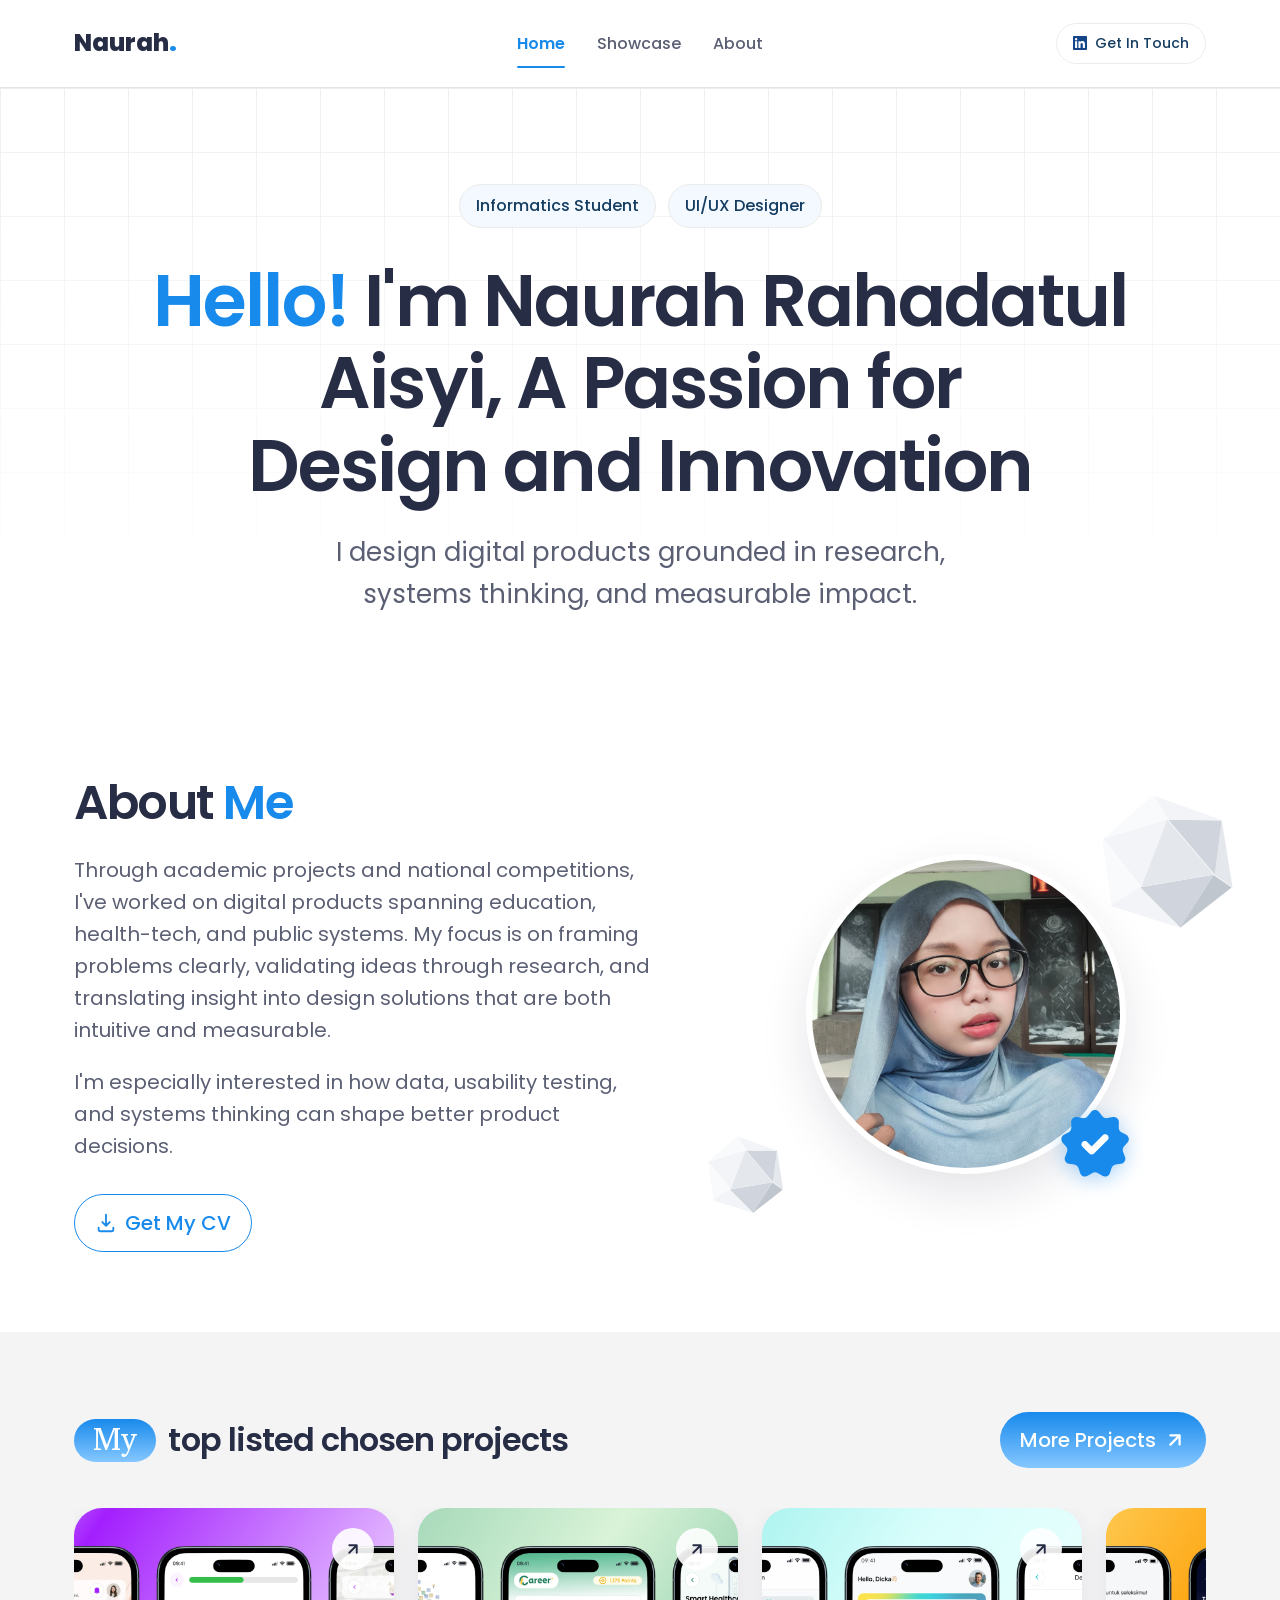
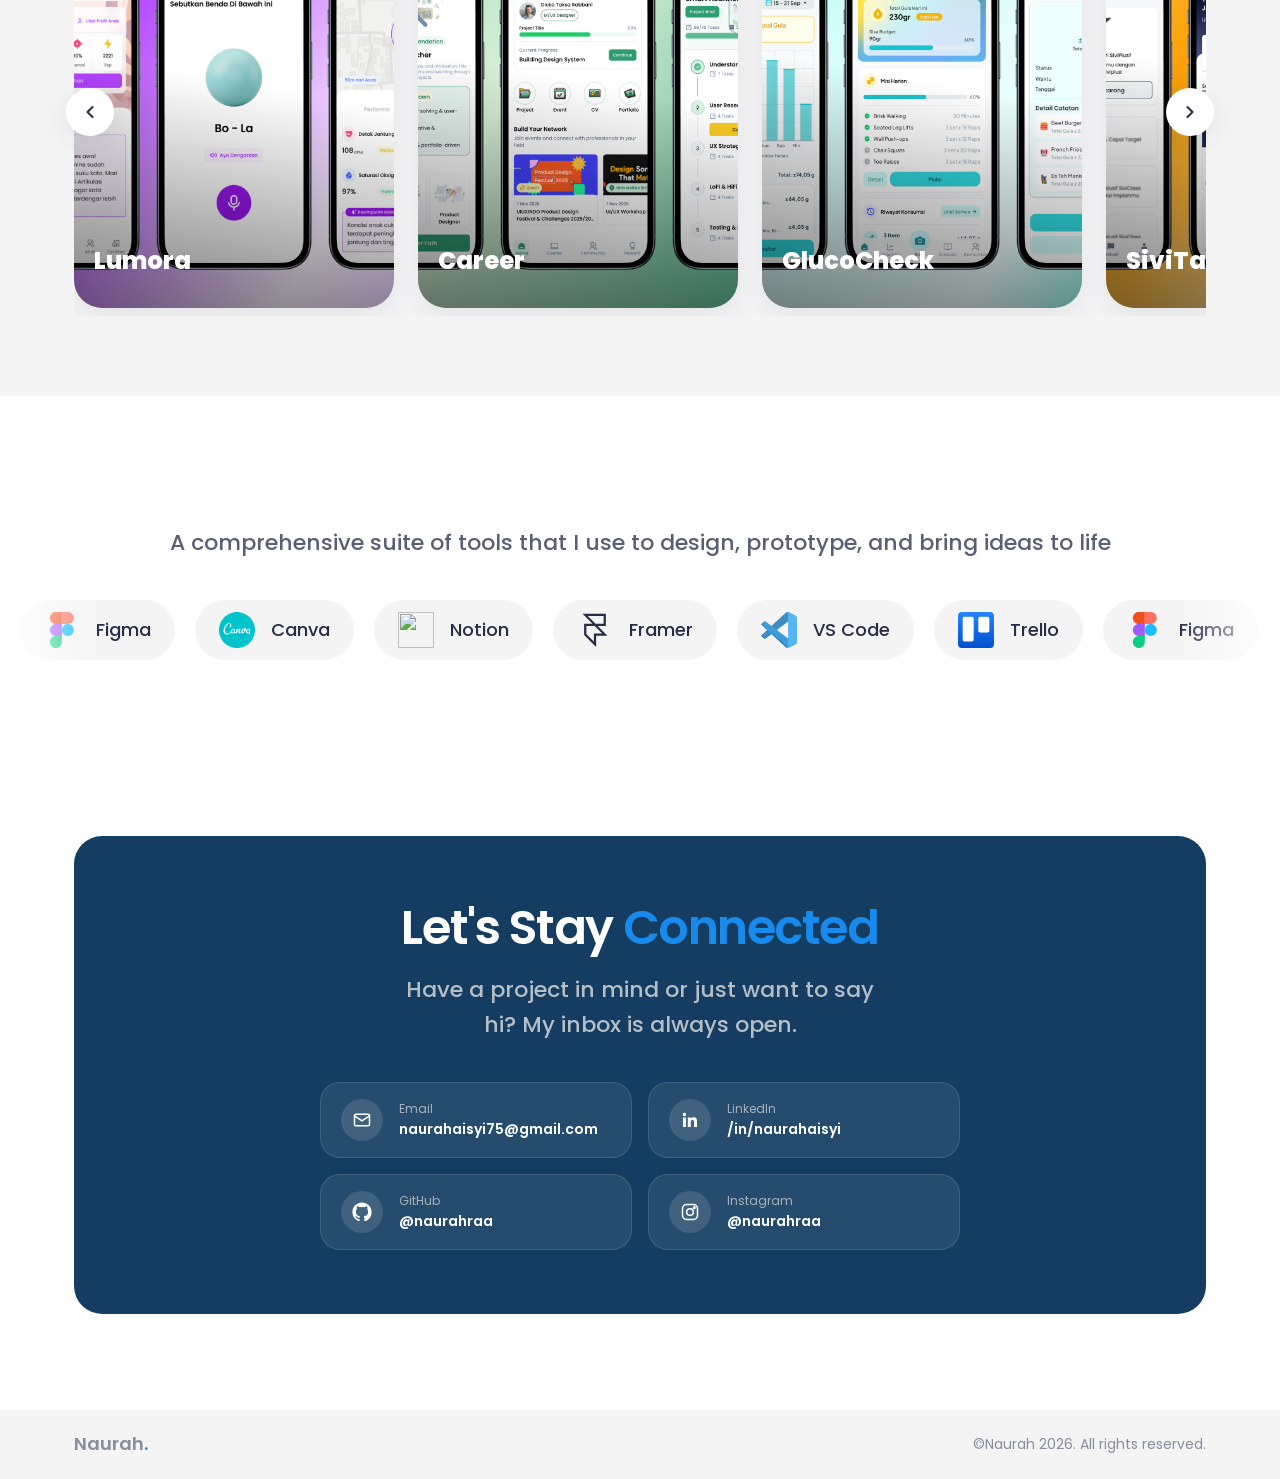
==== index.html @ 23100290 "Initial commit" ====
<!DOCTYPE html>
<html lang="id">
<head>
<meta charset="UTF-8">
<meta name="viewport" content="width=device-width, initial-scale=1.0">
<title>Naurah Rahadatul Aisyi — UI/UX Designer</title>
<meta name="description" content="Portofolio Naurah Rahadatul Aisyi, UI/UX Designer & Informatics Student di Universitas Gunadarma.">

<link rel="preconnect" href="https://fonts.googleapis.com">
<link rel="preconnect" href="https://fonts.gstatic.com" crossorigin>
<link href="https://fonts.googleapis.com/css2?family=Poppins:wght@400;500;600;700&family=Abyssinica+SIL&display=swap" rel="stylesheet">

<link rel="stylesheet" href="css/tokens.css">
<link rel="stylesheet" href="css/reset.css">
<link rel="stylesheet" href="css/components.css">
<link rel="stylesheet" href="css/home.css">
</head>
<body>

<!-- ============ NAVBAR ============ -->
<header class="navbar">
  <div class="navbar__inner">
    <a href="index.html" class="navbar__logo">Naurah<span>.</span></a>

    <nav class="navbar__links">
      <a href="index.html" class="navbar__link">Home</a>
      <a href="showcase.html" class="navbar__link">Showcase</a>
      <a href="about.html" class="navbar__link">About</a>
    </nav>

    <a href="https://linkedin.com/in/naurahaisyi" target="_blank" rel="noopener" class="navbar__cta btn btn--surface btn--sm">
      <svg class="btn__icon" viewBox="0 0 20 20" fill="currentColor"><path d="M18.52 0H1.48C.66 0 0 .64 0 1.44v17.11C0 19.35.66 20 1.48 20h17.04c.82 0 1.48-.65 1.48-1.44V1.44C20 .64 19.34 0 18.52 0ZM5.93 17.04H2.96V7.5h2.97v9.54ZM4.45 6.2a1.72 1.72 0 1 1 0-3.44 1.72 1.72 0 0 1 0 3.44Zm12.59 10.84h-2.96v-4.64c0-1.11-.02-2.53-1.54-2.53-1.55 0-1.78 1.2-1.78 2.45v4.72H7.8V7.5h2.84v1.3h.04c.4-.75 1.36-1.54 2.8-1.54 3 0 3.56 1.97 3.56 4.55v5.23Z"/></svg>
      Get In Touch
    </a>

    <button class="navbar__toggle" aria-label="Toggle menu">
      <svg width="24" height="24" viewBox="0 0 24 24" fill="none" stroke="currentColor" stroke-width="2"><path d="M4 7h16M4 12h16M4 17h16"/></svg>
    </button>
  </div>
</header>

<main>

  <!-- ============ HERO ============ -->
  <section class="hero">
    <div class="container hero__inner">
      <div class="hero__tags">
        <span class="badge badge--color badge--sm">Informatics Student</span>
        <span class="badge badge--color badge--sm">UI/UX Designer</span>
      </div>

      <h1 class="hero__title">
        <span class="highlight">Hello!</span> I'm Naurah Rahadatul Aisyi, A Passion for Design and Innovation
      </h1>

      <p class="hero__subtitle">
        I design digital products grounded in research, systems thinking, and measurable impact.
      </p>
    </div>
  </section>

  <!-- ============ ABOUT PREVIEW ============ -->
  <section class="about-preview" id="about">
    <div class="container about-preview__grid">
      <div class="reveal">
        <h2 class="about-preview__title">About <span>Me</span></h2>
        <p class="about-preview__text">
          Through academic projects and national competitions, I've worked on digital products spanning education, health-tech, and public systems. My focus is on framing problems clearly, validating ideas through research, and translating insight into design solutions that are both intuitive and measurable.
        </p>
        <p class="about-preview__text">
          I'm especially interested in how data, usability testing, and systems thinking can shape better product decisions.
        </p>
        <a href="assets/CV_Naurah_Rahadatul_Aisyi.pdf" target="_blank" class="btn btn--outline btn--md">
          <svg class="btn__icon" viewBox="0 0 24 24" fill="none" stroke="currentColor" stroke-width="2" stroke-linecap="round" stroke-linejoin="round"><path d="M12 3v12m0 0 4-4m-4 4-4-4M4 17v2a2 2 0 0 0 2 2h12a2 2 0 0 0 2-2v-2"/></svg>
          Get My CV
        </a>
      </div>

      <div class="about-preview__photo reveal">
        <img class="about-preview__deco about-preview__deco--large" src="assets/profile/deco-crystal-large.svg" alt="">
        <img class="about-preview__deco about-preview__deco--small" src="assets/profile/deco-crystal-small.svg" alt="">

        <div class="about-preview__avatar">
          <div class="about-preview__photo-frame">
            <img src="assets/profile/photo.jpeg" alt="Foto Naurah Rahadatul Aisyi">
          </div>
          <img class="about-preview__badge" src="assets/profile/verified-tick.svg" alt="Verified badge">
        </div>
      </div>
    </div>
  </section>

  <!-- ============ TOP PROJECTS ============ -->
  <section class="projects section--subtle" id="projects">
    <div class="container">
      <div class="projects__header reveal">
        <h2 class="projects__title"><span class="badge-word">My</span> top listed chosen projects</h2>
        <a href="showcase.html" class="btn btn--primary btn--md">
          More Projects
          <svg class="btn__icon" viewBox="0 0 24 24" fill="none" stroke="currentColor" stroke-width="2.5" stroke-linecap="round" stroke-linejoin="round"><path d="M7 17 17 7M7 7h10v10"/></svg>
        </a>
      </div>

      <div class="projects__carousel-wrap reveal">
        <button type="button" class="projects__arrow projects__arrow--prev" aria-label="Previous project">
          <svg viewBox="0 0 24 24" fill="none" stroke="currentColor" stroke-width="2.5" stroke-linecap="round" stroke-linejoin="round"><path d="M15 18l-6-6 6-6"/></svg>
        </button>
        <button type="button" class="projects__arrow projects__arrow--next" aria-label="Next project">
          <svg viewBox="0 0 24 24" fill="none" stroke="currentColor" stroke-width="2.5" stroke-linecap="round" stroke-linejoin="round"><path d="M9 18l6-6-6-6"/></svg>
        </button>
        <div class="projects__carousel">

          <a href="lumora.html" class="project-card project-card--lumora">
            <img class="project-card__image" src="assets/projects/lumora/lumora-card.png" alt="Lumora app preview">
            <span class="project-card__go">
              <svg width="18" height="18" viewBox="0 0 24 24" fill="none" stroke="currentColor" stroke-width="2.5" stroke-linecap="round" stroke-linejoin="round"><path d="M7 17 17 7M7 7h10v10"/></svg>
            </span>
            <span class="project-card__body">
              <span class="project-card__name">Lumora</span>
              <span class="project-card__desc">An AI-powered mobile app that uses adaptive articulation training and phoneme analysis to help children with Down syndrome build communication skills.</span>
            </span>
          </a>

          <a href="career.html" class="project-card project-card--career">
            <img class="project-card__image" src="assets/projects/career/career-card.png" alt="Career app preview">
            <span class="project-card__go">
              <svg width="18" height="18" viewBox="0 0 24 24" fill="none" stroke="currentColor" stroke-width="2.5" stroke-linecap="round" stroke-linejoin="round"><path d="M7 17 17 7M7 7h10v10"/></svg>
            </span>
            <span class="project-card__body">
              <span class="project-card__name">Career</span>
              <span class="project-card__desc">A project-based career platform that bridges academic learning with real industry skills through guided milestones and portfolio building.</span>
            </span>
          </a>

          <a href="glucocheck.html" class="project-card project-card--gluco">
            <img class="project-card__image" src="assets/projects/glucocheck/glucocheck-card.png" alt="GlucoCheck app preview">
            <span class="project-card__go">
              <svg width="18" height="18" viewBox="0 0 24 24" fill="none" stroke="currentColor" stroke-width="2.5" stroke-linecap="round" stroke-linejoin="round"><path d="M7 17 17 7M7 7h10v10"/></svg>
            </span>
            <span class="project-card__body">
              <span class="project-card__name">GlucoCheck</span>
              <span class="project-card__desc">A smart healthcare application designed to help users monitor and manage diabetes risk through AI-driven insights and personalized tracking.</span>
            </span>
          </a>

          <a href="sivitas.html" class="project-card project-card--sivitas">
            <img class="project-card__image" src="assets/projects/sivitas/sivitas-card.png" alt="SiviTas app preview">
            <span class="project-card__go">
              <svg width="18" height="18" viewBox="0 0 24 24" fill="none" stroke="currentColor" stroke-width="2.5" stroke-linecap="round" stroke-linejoin="round"><path d="M7 17 17 7M7 7h10v10"/></svg>
            </span>
            <span class="project-card__body">
              <span class="project-card__name">SiviTas</span>
              <span class="project-card__desc">A digital campus ecosystem that connects students with events, organizations, and trending university activities.</span>
            </span>
          </a>

        </div>
        <div class="projects__dots"></div>
      </div>
    </div>
  </section>

  <!-- ============ TOOLBOX ============ -->
  <section class="toolbox">
    <div class="container">
      <h2 class="toolbox__title reveal">Design &amp; Development <span class="text-accent">Toolbox</span></h2>
      <p class="toolbox__subtitle reveal">A comprehensive suite of tools that I use to design, prototype, and bring ideas to life</p>
    </div>

    <div class="toolbox__marquee reveal">
      <div class="toolbox__track">
        <div class="tool-card">
          <span class="tool-card__icon">
            <svg viewBox="0 0 38 56" fill="none" xmlns="http://www.w3.org/2000/svg">
              <path d="M9.34 56c5.15 0 9.33-4.18 9.33-9.33v-9.34H9.34C4.18 37.33 0 41.52 0 46.67 0 51.82 4.18 56 9.34 56Z" fill="#0ACF83"/>
              <path d="M0 28c0-5.15 4.18-9.33 9.33-9.33h9.33V37.3H9.33C4.18 37.3 0 33.15 0 28Z" fill="#A259FF"/>
              <path d="M0 9.33C0 4.18 4.18 0 9.33 0h9.33v18.67H9.33C4.18 18.67 0 14.49 0 9.33Z" fill="#F24E1E"/>
              <path d="M18.67 0h9.33c5.15 0 9.33 4.18 9.33 9.33 0 5.15-4.18 9.33-9.33 9.33h-9.33V0Z" fill="#FF7262"/>
              <path d="M37.33 28c0 5.15-4.18 9.33-9.33 9.33S18.67 33.15 18.67 28c0-5.15 4.18-9.33 9.33-9.33s9.33 4.18 9.33 9.33Z" fill="#1ABCFE"/>
            </svg>
          </span>
          <span class="tool-card__name">Figma</span>
        </div>

        <div class="tool-card">
          <span class="tool-card__icon">
            <svg viewBox="0 0 64 64" fill="none" xmlns="http://www.w3.org/2000/svg">
              <path d="M29.695 0.076C29.453 0.1 28.697 0.19 28.031 0.27C25.344 0.576 22.297 1.383 19.623 2.51C9.945 6.553 2.662 15.424 0.652 25.6C0.179 28.02 0.064 29.209 0.064 32C0.064 35.598 0.422 38.08 1.369 41.217C4.467 51.482 12.531 59.533 22.823 62.643C25.92 63.578 28.416 63.936 32 63.936C35.598 63.936 38.08 63.578 41.217 62.631C51.482 59.533 59.533 51.469 62.643 41.178C63.578 38.08 63.936 35.584 63.936 32C63.936 30.477 63.86 28.737 63.77 28.096C62.733 20.698 59.686 14.477 54.606 9.395C49.535 4.352 43.34 1.293 36.095 0.256C35.097 0.115 30.476 -0.014 29.695 0.076Z" fill="#00C4CC"/>
              <path d="M19.264 20.236C19.944 20.441 20.262 20.633 20.723 21.094C21.619 22.004 21.824 22.502 21.824 23.871C21.824 24.897 21.785 25.088 21.479 25.625C20.889 26.623 19.52 27.545 18.573 27.57C17.906 27.584 17.934 27.289 18.663 26.522C19.635 25.51 19.776 25.127 19.776 23.615C19.764 22.157 19.584 21.658 18.906 21.248C18.342 20.903 17.729 20.928 16.833 21.35C14.503 22.465 11.981 26.176 10.996 29.979C9.69 35.047 12.006 39.104 15.82 38.412C16.934 38.207 19.033 37.133 19.944 36.287C20.698 35.598 20.698 35.584 20.774 34.727C20.942 32.934 22.207 31.143 23.899 30.311C24.678 29.926 24.871 29.889 25.92 29.889C26.918 29.889 27.149 29.94 27.635 30.207C29.184 31.092 28.864 33.152 27.188 33.152C26.215 33.152 25.715 32.652 26.42 32.385C27.112 32.129 26.854 31.168 26.049 30.951C25.102 30.707 24.026 31.348 23.348 32.576C22.528 34.061 22.49 35.828 23.27 36.633C24.026 37.44 24.973 36.801 25.703 34.969C26.086 34.035 26.637 33.535 27.278 33.535C27.84 33.535 27.944 33.881 27.699 34.932C27.34 36.557 27.584 36.979 28.596 36.48C28.928 36.326 29.479 35.969 29.811 35.713L30.438 35.213L30.862 32.998C31.323 30.516 31.5 30.182 32.448 30.004C33.358 29.836 33.563 30.285 33.229 31.705L33.049 32.5L33.715 31.82C35.289 30.207 37.223 29.414 37.889 30.08C38.246 30.438 38.207 30.887 37.696 32.473C37.453 33.229 37.119 34.42 36.967 35.098C36.737 36.121 36.723 36.365 36.852 36.531C37.262 37.018 38.516 36.518 39.629 35.43L40.282 34.791L40.36 33.369C40.436 31.73 40.588 31.143 41.024 30.617C41.434 30.131 42.176 29.773 42.573 29.875C42.969 29.979 42.969 30.361 42.612 31.488C42.112 33.037 42.164 36.607 42.676 36.607C42.881 36.607 43.93 35.508 44.596 34.586L45.094 33.906L44.698 33.498C44.006 32.768 43.84 32.295 43.84 31.104C43.84 30.234 43.905 29.914 44.121 29.49C44.481 28.826 45.043 28.34 45.709 28.146C46.412 27.93 47.283 28.287 47.641 28.928C48 29.58 47.911 31.039 47.449 32.039L47.117 32.768H47.565C48.18 32.768 48.422 32.615 49.524 31.578C50.1 31.027 50.766 30.553 51.264 30.322C53.223 29.402 55.528 29.875 55.91 31.283C56.23 32.41 55.528 33.203 54.297 33.113C53.414 33.049 53.248 32.818 53.76 32.385C54.682 31.615 53.76 30.631 52.442 30.988C51.725 31.182 50.918 31.986 50.497 32.922C49.65 34.791 50.1 36.992 51.315 36.992C51.801 36.992 52.66 36.031 52.992 35.098C53.389 34.021 54.221 33.344 54.848 33.588C55.194 33.715 55.219 34.061 55.002 35.148C54.758 36.34 54.721 37.453 54.912 37.965C54.988 38.156 55.219 38.516 55.437 38.758C55.845 39.219 55.86 39.385 55.514 39.604C55.348 39.719 55.129 39.668 54.592 39.373C53.85 38.988 53.209 38.297 52.979 37.645L52.838 37.262L52.326 37.645C52.031 37.85 51.57 38.08 51.303 38.156C50.24 38.438 48.934 37.709 48.32 36.48C48.076 36.006 48 34.611 48.18 34.074C48.281 33.779 48.281 33.779 47.871 33.984C47.654 34.1 47.194 34.227 46.836 34.266C46.246 34.33 46.156 34.395 45.568 35.137C44.737 36.172 43.264 37.568 42.662 37.863C41.383 38.502 40.961 38.322 40.627 37.004L40.396 36.121L39.846 36.607C39.143 37.223 37.735 37.965 36.927 38.145C36.16 38.311 35.34 38.066 35.007 37.555C34.51 36.787 34.676 35.162 35.469 32.973C36.057 31.348 35.635 31.322 34.15 32.871C33.049 34.035 32.576 34.867 32.269 36.16C31.949 37.504 31.564 37.99 30.695 38.195C30.17 38.311 29.926 37.99 30.029 37.287L30.105 36.723L29.619 37.057C28.928 37.529 28.057 37.965 27.455 38.131C26.854 38.297 26.06 38.119 25.869 37.785C25.523 37.197 25.523 37.197 24.986 37.619C23.82 38.566 22.157 38.297 21.313 37.043L21.043 36.646L20.199 37.428C17.766 39.654 14.721 40.652 12.467 39.961C9.599 39.092 8.013 36.633 8.039 33.088C8.051 29.529 9.625 25.779 12.276 23.002C13.773 21.439 15.181 20.518 16.615 20.172C17.651 19.916 18.28 19.928 19.264 20.236Z" fill="white"/>
              <path d="M45.209 29.338C44.927 29.619 45.031 30.746 45.389 31.463C45.568 31.834 45.76 32.129 45.824 32.129C45.875 32.129 45.99 31.834 46.08 31.475C46.4 30.145 45.824 28.723 45.209 29.338Z" fill="white"/>
            </svg>
          </span>
          <span class="tool-card__name">Canva</span>
        </div>

        <div class="tool-card">
          <span class="tool-card__icon">
            <img src="https://cdn.jsdelivr.net/gh/devicons/devicon/icons/notion/notion-original.svg" alt="" width="32" height="32">
          </span>
          <span class="tool-card__name">Notion</span>
        </div>

        <div class="tool-card">
          <span class="tool-card__icon">
            <svg viewBox="0 0 64 64" fill="none" xmlns="http://www.w3.org/2000/svg">
              <path d="M32 22.67 49.33 40H32v17.33L14.67 40V22.67H32ZM32 22.67 14.67 5.33h34.66v17.34H32Z" stroke="#282D46" stroke-width="4"/>
            </svg>
          </span>
          <span class="tool-card__name">Framer</span>
        </div>

        <div class="tool-card">
          <span class="tool-card__icon">
            <svg viewBox="0 0 64 64" fill="none" xmlns="http://www.w3.org/2000/svg">
              <path d="M61.736 6.91 48.549.56a3.94 3.94 0 0 0-4.398.662L1.331 40.694a1.955 1.955 0 0 0 .05 2.943l3.526 3.205c.86.696 2.1.745 3.014.132L59.75 8.556c1.744-1.323 4.25-.079 4.25 2.11V10.5a3.95 3.95 0 0 0-2.264-3.59Z" fill="#0065A9"/>
              <path d="M61.736 57.09 48.549 63.44a3.94 3.94 0 0 1-4.398-.662L1.331 23.306a1.955 1.955 0 0 1 .05-2.943l3.526-3.205c.86-.696 2.1-.745 3.014-.132L59.75 55.443c1.744 1.323 4.25.079 4.25-2.11v.153a3.95 3.95 0 0 1-2.264 3.59Z" fill="#007ACC"/>
              <path d="M48.549 63.44a3.94 3.94 0 0 1-4.398-.774c1.476 1.475 4-.43 4-2.517V2.99C48.151.902 45.626-.143 44.15 1.333a3.94 3.94 0 0 1 4.398-.774l13.184 6.34a3.94 3.94 0 0 1 2.264 3.59v42.99a3.94 3.94 0 0 1-2.264 3.59l-13.184 6.37Z" fill="#1F9CF0"/>
              <path opacity=".25" d="M45.345 63.563a3.9 3.9 0 0 0 3.174.27l13.177-6.34a3.9 3.9 0 0 0 2.265-3.586V10.505a3.9 3.9 0 0 0-2.265-3.586L48.52.561a3.9 3.9 0 0 0-4.397.662L18.748 24.347 7.761 16.007a1.95 1.95 0 0 0-2.409.16l-3.518 3.196a1.955 1.955 0 0 0-.05 2.944l9.575 8.693-9.528 8.693a1.955 1.955 0 0 0 .05 2.944l3.518 3.205c.86.696 2.1.745 3.015.132l10.986-8.341 25.225 23.013a3.9 3.9 0 0 0 2.222 1Zm2.626-46.092L28.831 32l19.14 14.53V17.47Z" fill="#fff"/>
            </svg>
          </span>
          <span class="tool-card__name">VS Code</span>
        </div>

        <div class="tool-card">
          <span class="tool-card__icon">
            <svg viewBox="0 0 64 64" fill="none" xmlns="http://www.w3.org/2000/svg">
              <path d="M6.25 0H57.75C61.2125 0 64 2.7875 64 6.25V57.75C64 61.2125 61.2125 64 57.75 64H6.25C2.7875 64 0 61.2125 0 57.75V6.25C0 2.7875 2.7875 0 6.25 0Z" fill="url(#trello-gradient-1)"/>
              <path d="M39.1599 8.32007H52.6799C54.3419 8.32007 55.6799 9.65807 55.6799 11.3201V33.3201C55.6799 34.9821 54.3419 36.3201 52.6799 36.3201H39.1599C37.4979 36.3201 36.1599 34.9821 36.1599 33.3201V11.3201C36.1599 9.65807 37.4979 8.32007 39.1599 8.32007ZM11.3199 8.32007H24.8399C26.5019 8.32007 27.8399 9.65807 27.8399 11.3201V49.3201C27.8399 50.9821 26.5019 52.3201 24.8399 52.3201H11.3199C9.65795 52.3201 8.31995 50.9821 8.31995 49.3201V11.3201C8.31995 9.65807 9.65795 8.32007 11.3199 8.32007Z" fill="white"/>
              <defs>
                <linearGradient id="trello-gradient-1" x1="32" y1="0" x2="32" y2="64" gradientUnits="userSpaceOnUse">
                  <stop stop-color="#2684FF"/>
                  <stop offset="1" stop-color="#0052CC"/>
                </linearGradient>
              </defs>
            </svg>
          </span>
          <span class="tool-card__name">Trello</span>
        </div>

        <!-- set kedua: duplikat persis, dibungkus display:contents biar tetep 1 flex row (buat animasi -50% mulus) tapi disembunyikan dari screen reader -->
        <div aria-hidden="true" style="display:contents">

        <div class="tool-card">
          <span class="tool-card__icon">
            <svg viewBox="0 0 38 56" fill="none" xmlns="http://www.w3.org/2000/svg">
              <path d="M9.34 56c5.15 0 9.33-4.18 9.33-9.33v-9.34H9.34C4.18 37.33 0 41.52 0 46.67 0 51.82 4.18 56 9.34 56Z" fill="#0ACF83"/>
              <path d="M0 28c0-5.15 4.18-9.33 9.33-9.33h9.33V37.3H9.33C4.18 37.3 0 33.15 0 28Z" fill="#A259FF"/>
              <path d="M0 9.33C0 4.18 4.18 0 9.33 0h9.33v18.67H9.33C4.18 18.67 0 14.49 0 9.33Z" fill="#F24E1E"/>
              <path d="M18.67 0h9.33c5.15 0 9.33 4.18 9.33 9.33 0 5.15-4.18 9.33-9.33 9.33h-9.33V0Z" fill="#FF7262"/>
              <path d="M37.33 28c0 5.15-4.18 9.33-9.33 9.33S18.67 33.15 18.67 28c0-5.15 4.18-9.33 9.33-9.33s9.33 4.18 9.33 9.33Z" fill="#1ABCFE"/>
            </svg>
          </span>
          <span class="tool-card__name">Figma</span>
        </div>

        <div class="tool-card">
          <span class="tool-card__icon">
            <svg viewBox="0 0 64 64" fill="none" xmlns="http://www.w3.org/2000/svg">
              <path d="M29.695 0.076C29.453 0.1 28.697 0.19 28.031 0.27C25.344 0.576 22.297 1.383 19.623 2.51C9.945 6.553 2.662 15.424 0.652 25.6C0.179 28.02 0.064 29.209 0.064 32C0.064 35.598 0.422 38.08 1.369 41.217C4.467 51.482 12.531 59.533 22.823 62.643C25.92 63.578 28.416 63.936 32 63.936C35.598 63.936 38.08 63.578 41.217 62.631C51.482 59.533 59.533 51.469 62.643 41.178C63.578 38.08 63.936 35.584 63.936 32C63.936 30.477 63.86 28.737 63.77 28.096C62.733 20.698 59.686 14.477 54.606 9.395C49.535 4.352 43.34 1.293 36.095 0.256C35.097 0.115 30.476 -0.014 29.695 0.076Z" fill="#00C4CC"/>
              <path d="M19.264 20.236C19.944 20.441 20.262 20.633 20.723 21.094C21.619 22.004 21.824 22.502 21.824 23.871C21.824 24.897 21.785 25.088 21.479 25.625C20.889 26.623 19.52 27.545 18.573 27.57C17.906 27.584 17.934 27.289 18.663 26.522C19.635 25.51 19.776 25.127 19.776 23.615C19.764 22.157 19.584 21.658 18.906 21.248C18.342 20.903 17.729 20.928 16.833 21.35C14.503 22.465 11.981 26.176 10.996 29.979C9.69 35.047 12.006 39.104 15.82 38.412C16.934 38.207 19.033 37.133 19.944 36.287C20.698 35.598 20.698 35.584 20.774 34.727C20.942 32.934 22.207 31.143 23.899 30.311C24.678 29.926 24.871 29.889 25.92 29.889C26.918 29.889 27.149 29.94 27.635 30.207C29.184 31.092 28.864 33.152 27.188 33.152C26.215 33.152 25.715 32.652 26.42 32.385C27.112 32.129 26.854 31.168 26.049 30.951C25.102 30.707 24.026 31.348 23.348 32.576C22.528 34.061 22.49 35.828 23.27 36.633C24.026 37.44 24.973 36.801 25.703 34.969C26.086 34.035 26.637 33.535 27.278 33.535C27.84 33.535 27.944 33.881 27.699 34.932C27.34 36.557 27.584 36.979 28.596 36.48C28.928 36.326 29.479 35.969 29.811 35.713L30.438 35.213L30.862 32.998C31.323 30.516 31.5 30.182 32.448 30.004C33.358 29.836 33.563 30.285 33.229 31.705L33.049 32.5L33.715 31.82C35.289 30.207 37.223 29.414 37.889 30.08C38.246 30.438 38.207 30.887 37.696 32.473C37.453 33.229 37.119 34.42 36.967 35.098C36.737 36.121 36.723 36.365 36.852 36.531C37.262 37.018 38.516 36.518 39.629 35.43L40.282 34.791L40.36 33.369C40.436 31.73 40.588 31.143 41.024 30.617C41.434 30.131 42.176 29.773 42.573 29.875C42.969 29.979 42.969 30.361 42.612 31.488C42.112 33.037 42.164 36.607 42.676 36.607C42.881 36.607 43.93 35.508 44.596 34.586L45.094 33.906L44.698 33.498C44.006 32.768 43.84 32.295 43.84 31.104C43.84 30.234 43.905 29.914 44.121 29.49C44.481 28.826 45.043 28.34 45.709 28.146C46.412 27.93 47.283 28.287 47.641 28.928C48 29.58 47.911 31.039 47.449 32.039L47.117 32.768H47.565C48.18 32.768 48.422 32.615 49.524 31.578C50.1 31.027 50.766 30.553 51.264 30.322C53.223 29.402 55.528 29.875 55.91 31.283C56.23 32.41 55.528 33.203 54.297 33.113C53.414 33.049 53.248 32.818 53.76 32.385C54.682 31.615 53.76 30.631 52.442 30.988C51.725 31.182 50.918 31.986 50.497 32.922C49.65 34.791 50.1 36.992 51.315 36.992C51.801 36.992 52.66 36.031 52.992 35.098C53.389 34.021 54.221 33.344 54.848 33.588C55.194 33.715 55.219 34.061 55.002 35.148C54.758 36.34 54.721 37.453 54.912 37.965C54.988 38.156 55.219 38.516 55.437 38.758C55.845 39.219 55.86 39.385 55.514 39.604C55.348 39.719 55.129 39.668 54.592 39.373C53.85 38.988 53.209 38.297 52.979 37.645L52.838 37.262L52.326 37.645C52.031 37.85 51.57 38.08 51.303 38.156C50.24 38.438 48.934 37.709 48.32 36.48C48.076 36.006 48 34.611 48.18 34.074C48.281 33.779 48.281 33.779 47.871 33.984C47.654 34.1 47.194 34.227 46.836 34.266C46.246 34.33 46.156 34.395 45.568 35.137C44.737 36.172 43.264 37.568 42.662 37.863C41.383 38.502 40.961 38.322 40.627 37.004L40.396 36.121L39.846 36.607C39.143 37.223 37.735 37.965 36.927 38.145C36.16 38.311 35.34 38.066 35.007 37.555C34.51 36.787 34.676 35.162 35.469 32.973C36.057 31.348 35.635 31.322 34.15 32.871C33.049 34.035 32.576 34.867 32.269 36.16C31.949 37.504 31.564 37.99 30.695 38.195C30.17 38.311 29.926 37.99 30.029 37.287L30.105 36.723L29.619 37.057C28.928 37.529 28.057 37.965 27.455 38.131C26.854 38.297 26.06 38.119 25.869 37.785C25.523 37.197 25.523 37.197 24.986 37.619C23.82 38.566 22.157 38.297 21.313 37.043L21.043 36.646L20.199 37.428C17.766 39.654 14.721 40.652 12.467 39.961C9.599 39.092 8.013 36.633 8.039 33.088C8.051 29.529 9.625 25.779 12.276 23.002C13.773 21.439 15.181 20.518 16.615 20.172C17.651 19.916 18.28 19.928 19.264 20.236Z" fill="white"/>
              <path d="M45.209 29.338C44.927 29.619 45.031 30.746 45.389 31.463C45.568 31.834 45.76 32.129 45.824 32.129C45.875 32.129 45.99 31.834 46.08 31.475C46.4 30.145 45.824 28.723 45.209 29.338Z" fill="white"/>
            </svg>
          </span>
          <span class="tool-card__name">Canva</span>
        </div>

        <div class="tool-card">
          <span class="tool-card__icon">
            <img src="https://cdn.jsdelivr.net/gh/devicons/devicon/icons/notion/notion-original.svg" alt="" width="32" height="32">
          </span>
          <span class="tool-card__name">Notion</span>
        </div>

        <div class="tool-card">
          <span class="tool-card__icon">
            <svg viewBox="0 0 64 64" fill="none" xmlns="http://www.w3.org/2000/svg">
              <path d="M32 22.67 49.33 40H32v17.33L14.67 40V22.67H32ZM32 22.67 14.67 5.33h34.66v17.34H32Z" stroke="#282D46" stroke-width="4"/>
            </svg>
          </span>
          <span class="tool-card__name">Framer</span>
        </div>

        <div class="tool-card">
          <span class="tool-card__icon">
            <svg viewBox="0 0 64 64" fill="none" xmlns="http://www.w3.org/2000/svg">
              <path d="M61.736 6.91 48.549.56a3.94 3.94 0 0 0-4.398.662L1.331 40.694a1.955 1.955 0 0 0 .05 2.943l3.526 3.205c.86.696 2.1.745 3.014.132L59.75 8.556c1.744-1.323 4.25-.079 4.25 2.11V10.5a3.95 3.95 0 0 0-2.264-3.59Z" fill="#0065A9"/>
              <path d="M61.736 57.09 48.549 63.44a3.94 3.94 0 0 1-4.398-.662L1.331 23.306a1.955 1.955 0 0 1 .05-2.943l3.526-3.205c.86-.696 2.1-.745 3.014-.132L59.75 55.443c1.744 1.323 4.25.079 4.25-2.11v.153a3.95 3.95 0 0 1-2.264 3.59Z" fill="#007ACC"/>
              <path d="M48.549 63.44a3.94 3.94 0 0 1-4.398-.774c1.476 1.475 4-.43 4-2.517V2.99C48.151.902 45.626-.143 44.15 1.333a3.94 3.94 0 0 1 4.398-.774l13.184 6.34a3.94 3.94 0 0 1 2.264 3.59v42.99a3.94 3.94 0 0 1-2.264 3.59l-13.184 6.37Z" fill="#1F9CF0"/>
              <path opacity=".25" d="M45.345 63.563a3.9 3.9 0 0 0 3.174.27l13.177-6.34a3.9 3.9 0 0 0 2.265-3.586V10.505a3.9 3.9 0 0 0-2.265-3.586L48.52.561a3.9 3.9 0 0 0-4.397.662L18.748 24.347 7.761 16.007a1.95 1.95 0 0 0-2.409.16l-3.518 3.196a1.955 1.955 0 0 0-.05 2.944l9.575 8.693-9.528 8.693a1.955 1.955 0 0 0 .05 2.944l3.518 3.205c.86.696 2.1.745 3.015.132l10.986-8.341 25.225 23.013a3.9 3.9 0 0 0 2.222 1Zm2.626-46.092L28.831 32l19.14 14.53V17.47Z" fill="#fff"/>
            </svg>
          </span>
          <span class="tool-card__name">VS Code</span>
        </div>

        <div class="tool-card">
          <span class="tool-card__icon">
            <svg viewBox="0 0 64 64" fill="none" xmlns="http://www.w3.org/2000/svg">
              <path d="M6.25 0H57.75C61.2125 0 64 2.7875 64 6.25V57.75C64 61.2125 61.2125 64 57.75 64H6.25C2.7875 64 0 61.2125 0 57.75V6.25C0 2.7875 2.7875 0 6.25 0Z" fill="url(#trello-gradient-2)"/>
              <path d="M39.1599 8.32007H52.6799C54.3419 8.32007 55.6799 9.65807 55.6799 11.3201V33.3201C55.6799 34.9821 54.3419 36.3201 52.6799 36.3201H39.1599C37.4979 36.3201 36.1599 34.9821 36.1599 33.3201V11.3201C36.1599 9.65807 37.4979 8.32007 39.1599 8.32007ZM11.3199 8.32007H24.8399C26.5019 8.32007 27.8399 9.65807 27.8399 11.3201V49.3201C27.8399 50.9821 26.5019 52.3201 24.8399 52.3201H11.3199C9.65795 52.3201 8.31995 50.9821 8.31995 49.3201V11.3201C8.31995 9.65807 9.65795 8.32007 11.3199 8.32007Z" fill="white"/>
              <defs>
                <linearGradient id="trello-gradient-2" x1="32" y1="0" x2="32" y2="64" gradientUnits="userSpaceOnUse">
                  <stop stop-color="#2684FF"/>
                  <stop offset="1" stop-color="#0052CC"/>
                </linearGradient>
              </defs>
            </svg>
          </span>
          <span class="tool-card__name">Trello</span>
        </div>

        </div><!-- /display:contents (set kedua) -->
      </div><!-- /toolbox__track -->
    </div><!-- /toolbox__marquee -->
  </section>

</main>

<!-- ============ FOOTER ============ -->
<!-- ============ CONNECT ============ -->
<section class="connect">
  <div class="container">
    <div class="connect__frame">
      <h2 class="connect__title">Let's Stay <span class="text-accent">Connected</span></h2>
      <p class="connect__subtitle">Have a project in mind or just want to say hi? My inbox is always open.</p>

      <div class="connect__grid">
        <a href="mailto:naurahaisyi75@gmail.com" class="connect__card">
          <span class="connect__card-icon">
            <svg viewBox="0 0 24 24" fill="none" stroke="currentColor" stroke-width="1.8" stroke-linecap="round" stroke-linejoin="round"><rect x="3" y="5" width="18" height="14" rx="2"/><path d="m3 7 9 6 9-6"/></svg>
          </span>
          <span class="connect__card-text">
            <span class="connect__card-label">Email</span>
            <span class="connect__card-value">naurahaisyi75@gmail.com</span>
          </span>
        </a>

        <a href="https://linkedin.com/in/naurahaisyi" target="_blank" rel="noopener" class="connect__card">
          <span class="connect__card-icon">
            <svg viewBox="0 0 24 24" fill="currentColor"><path d="M20.45 20.45h-3.55v-5.57c0-1.33-.02-3.03-1.85-3.03-1.86 0-2.14 1.45-2.14 2.94v5.66H9.36V9h3.41v1.56h.05c.47-.9 1.64-1.85 3.38-1.85 3.6 0 4.27 2.37 4.27 5.46v6.28zM5.34 7.43a2.06 2.06 0 1 1 0-4.12 2.06 2.06 0 0 1 0 4.12zM7.12 20.45H3.56V9h3.56v11.45z"/></svg>
          </span>
          <span class="connect__card-text">
            <span class="connect__card-label">LinkedIn</span>
            <span class="connect__card-value">/in/naurahaisyi</span>
          </span>
        </a>

        <a href="https://github.com/naurahraa" target="_blank" rel="noopener" class="connect__card">
          <span class="connect__card-icon">
            <svg viewBox="0 0 24 24" fill="currentColor"><path d="M12 .5C5.65.5.5 5.65.5 12c0 5.08 3.29 9.39 7.86 10.91.57.1.78-.25.78-.55 0-.27-.01-1.16-.02-2.11-3.2.7-3.87-1.36-3.87-1.36-.53-1.33-1.28-1.68-1.28-1.68-1.05-.71.08-.7.08-.7 1.16.08 1.77 1.19 1.77 1.19 1.03 1.76 2.7 1.25 3.36.96.1-.75.4-1.25.73-1.54-2.56-.29-5.25-1.28-5.25-5.7 0-1.26.45-2.29 1.19-3.09-.12-.29-.52-1.47.11-3.06 0 0 .97-.31 3.18 1.18a11.05 11.05 0 0 1 5.8 0c2.2-1.49 3.17-1.18 3.17-1.18.64 1.59.24 2.77.12 3.06.74.8 1.18 1.83 1.18 3.09 0 4.43-2.7 5.4-5.27 5.69.42.36.78 1.07.78 2.16 0 1.56-.01 2.82-.01 3.2 0 .31.2.66.79.55A10.53 10.53 0 0 0 23.5 12C23.5 5.65 18.35.5 12 .5Z"/></svg>
          </span>
          <span class="connect__card-text">
            <span class="connect__card-label">GitHub</span>
            <span class="connect__card-value">@naurahraa</span>
          </span>
        </a>

        <a href="https://www.instagram.com/naurahraa" target="_blank" rel="noopener" class="connect__card">
          <span class="connect__card-icon">
            <svg viewBox="0 0 24 24" fill="none" stroke="currentColor" stroke-width="1.8"><rect x="3" y="3" width="18" height="18" rx="5"/><circle cx="12" cy="12" r="4"/><circle cx="17.2" cy="6.8" r="1"/></svg>
          </span>
          <span class="connect__card-text">
            <span class="connect__card-label">Instagram</span>
            <span class="connect__card-value">@naurahraa</span>
          </span>
        </a>
      </div>
    </div>
  </div>
</section>

<!-- ============ FOOTER BAR ============ -->
<footer class="footer">
  <div class="container footer__inner">
    <span class="footer__logo">Naurah<span>.</span></span>
    <p class="footer__copyright">©Naurah 2026. All rights reserved.</p>
  </div>
</footer>

<script src="js/main.js"></script>
<script src="js/animations.js"></script>
</body>
</html>
---- css/tokens.css ----
/* ============================================
   NAURAH PORTFOLIO — DESIGN TOKENS
   tokens.css · semua variable dipakai di sini
   ============================================ */

:root {
  /* ------------------------------------------
     BRAND COLORS — raw values
  ------------------------------------------ */
  --color-primary: #188aec;
  --color-primary-hover: #1179d1;
  --color-primary-active: #0f68b8;

  --color-dark: #282d46;
  --color-dark-secondary: #143d61;

  --color-light: #ebebeb;
  --color-light-secondary: #f8f8f8;

  --color-extra-light: #edf7ff;
  --color-extra-light-secondary: #f3f9ff;
  --color-extra-light-2: var(--color-extra-light-secondary); /* alias, backward compat */

  --color-cons: #f57878;

  --color-white: #ffffff;

  /* Project accent colors */
  --color-career: #1fa36b;
  --color-gluco: #17c3c9;
  --color-sivitas: #f5a623;
  --color-lumora: #8b5cf6;

  /* ------------------------------------------
     SEMANTIC TOKENS — light mode
  ------------------------------------------ */
  --bg-page: var(--color-white);
  --bg-surface: var(--color-white);
  --bg-subtle: #f4f4f5;
  --bg-muted: #e4e4e7;
  --bg-accent: var(--color-extra-light);

  --text-primary: var(--color-dark);
  --text-secondary: #5b5f74;
  --text-muted: #8a8d9c;
  --text-on-accent: var(--color-white);
  --text-link: var(--color-primary);

  --border-subtle: #e4e4e7;
  --border-default: #d4d4d8;

  /* ------------------------------------------
     TYPOGRAPHY
  ------------------------------------------ */
  --font-display: "Poppins", "Segoe UI", sans-serif;
  --font-body: "Poppins", "Segoe UI", sans-serif;

  --text-xs: 0.75rem;
  --text-sm: 0.875rem;
  --text-base: 1rem;
  --text-lg: 1.125rem;
  --text-xl: 1.25rem;
  --text-2xl: 1.5rem;
  --text-3xl: 1.875rem;
  --text-4xl: 2.25rem;
  --text-5xl: 3rem;
  --text-6xl: 3.75rem;
  --text-7xl: 4.5rem;

  --weight-regular: 400;
  --weight-medium: 500;
  --weight-semibold: 600;
  --weight-bold: 700;
  --weight-extrabold: 800;

  --leading-tight: 1.15;
  --leading-snug: 1.35;
  --leading-normal: 1.6;

  /* ------------------------------------------
     NAMED TYPE SCALE — sesuai Figma text styles
     size / weight / letter-spacing
  ------------------------------------------ */
  --fs-title: 4.5rem; /* 72px */
  --ls-title: -0.025em; /* -2.5% */
  --fw-title: var(--weight-semibold);

  --fs-heading: 3rem; /* 48px */
  --ls-heading: -0.03em; /* -3% */
  --fw-heading: var(--weight-semibold);

  --fs-subheading: 2rem; /* 32px */
  --ls-subheading: -0.03em; /* -3% */
  --fw-subheading: var(--weight-semibold);

  --fs-body: 1.625rem; /* 26px */
  --fw-body: var(--weight-medium);

  --fs-body-light: 1.625rem; /* 26px */
  --fw-body-light: var(--weight-regular);

  --fs-body-bold: 1.625rem; /* 26px */
  --fw-body-bold: var(--weight-semibold);

  --fs-body-small: 1.375rem; /* 22px */
  --fw-body-small: var(--weight-medium);

  --fs-body-xs: 1.25rem; /* 20px */
  --fw-body-xs: var(--weight-regular);

  /* ------------------------------------------
     SPACING
  ------------------------------------------ */
  --space-1: 0.25rem;
  --space-2: 0.5rem;
  --space-3: 0.75rem;
  --space-4: 1rem;
  --space-5: 1.25rem;
  --space-6: 1.5rem;
  --space-8: 2rem;
  --space-10: 2.5rem;
  --space-12: 3rem;
  --space-16: 4rem;
  --space-20: 5rem;
  --space-24: 6rem;
  --space-32: 8rem;

  /* ------------------------------------------
     RADIUS
  ------------------------------------------ */
  --radius-sm: 0.5rem;
  --radius-md: 0.875rem;
  --radius-lg: 1.25rem;
  --radius-xl: 1.75rem;
  --radius-full: 999px;

  /* ------------------------------------------
     SHADOW
  ------------------------------------------ */
  --shadow-sm: 0 1px 2px rgba(40, 45, 70, 0.06);
  --shadow-md: 0 8px 24px rgba(40, 45, 70, 0.08);
  --shadow-lg: 0 20px 48px rgba(40, 45, 70, 0.12);

  /* ------------------------------------------
     LAYOUT
  ------------------------------------------ */
  --container-max: 1180px;
  --nav-height: 88px;

  /* ------------------------------------------
     MOTION
  ------------------------------------------ */
  --ease-out: cubic-bezier(0.16, 1, 0.3, 1);
  --duration-fast: 180ms;
  --duration-base: 320ms;
  --duration-slow: 600ms;
}
---- css/components.css ----
/* ============================================
   SHARED COMPONENTS
   navbar, buttons, pills, footer — dipakai
   di semua halaman
   ============================================ */

/* ------------------------------------------
   TYPE SCALE UTILITIES — Title / Heading / Subheading / Body...
------------------------------------------ */
.text-title {
  font-size: var(--fs-title);
  font-weight: var(--fw-title);
  letter-spacing: var(--ls-title);
  line-height: var(--leading-tight);
}

.text-heading {
  font-size: var(--fs-heading);
  font-weight: var(--fw-heading);
  letter-spacing: var(--ls-heading);
  line-height: var(--leading-tight);
}

.text-subheading {
  font-size: var(--fs-subheading);
  font-weight: var(--fw-subheading);
  letter-spacing: var(--ls-subheading);
  line-height: var(--leading-snug);
}

.text-body {
  font-size: var(--fs-body);
  font-weight: var(--fw-body);
}

.text-body-light {
  font-size: var(--fs-body-light);
  font-weight: var(--fw-body-light);
}

.text-body-bold {
  font-size: var(--fs-body-bold);
  font-weight: var(--fw-body-bold);
}

.text-body-small {
  font-size: var(--fs-body-small);
  font-weight: var(--fw-body-small);
}

.text-body-xs {
  font-size: var(--fs-body-xs);
  font-weight: var(--fw-body-xs);
}

.container {
  width: 100%;
  max-width: var(--container-max);
  margin: 0 auto;
  padding: 0 var(--space-6);
}

/* ------------------------------------------
   NAVBAR
------------------------------------------ */
.navbar {
  position: sticky;
  top: 0;
  z-index: 100;
  height: var(--nav-height);
  display: grid;
  grid-template-columns: 1fr auto 1fr;
  align-items: center;
  background: rgba(255, 255, 255, 0.85);
  backdrop-filter: blur(10px);
  border-bottom: 1px solid var(--border-subtle);
}

.navbar__inner {
  grid-column: 1 / -1;
  display: grid;
  grid-template-columns: 1fr auto 1fr;
  align-items: center;
  width: 100%;
  max-width: var(--container-max);
  margin: 0 auto;
  padding: 0 var(--space-6);
}

.navbar__logo {
  justify-self: start;
  font-family: var(--font-display);
  font-size: var(--text-2xl);
  font-weight: var(--weight-extrabold);
  color: var(--text-primary);
}

.navbar__logo span {
  color: var(--color-primary);
}

.navbar__links {
  justify-self: center;
  display: flex;
  align-items: center;
  gap: var(--space-8);
}

.navbar__link {
  font-size: var(--text-base);
  font-weight: var(--weight-medium);
  color: var(--text-secondary);
  padding: var(--space-2) 0;
  position: relative;
  transition: color var(--duration-fast) var(--ease-out);
}

.navbar__link:hover {
  color: var(--color-primary);
}

.navbar__link.is-active {
  color: var(--color-primary);
  font-weight: var(--weight-semibold);
}

.navbar__link.is-active::after {
  content: '';
  position: absolute;
  left: 0;
  right: 0;
  bottom: -4px;
  height: 2px;
  background: var(--color-primary);
  border-radius: var(--radius-full);
}

.navbar__cta {
  justify-self: end;
  padding: var(--space-2) var(--space-4) !important;
  font-size: var(--text-sm) !important;
}

.navbar__cta .btn__icon {
  width: 1em;
  height: 1em;
}

.navbar__toggle {
  display: none;
  justify-self: end;
}

@media (max-width: 860px) {
  .navbar__links {
    display: none;
  }
  .navbar__toggle {
    display: flex;
  }
}

/* ------------------------------------------
   BUTTONS
------------------------------------------ */
.btn {
  display: inline-flex;
  align-items: center;
  justify-content: center;
  gap: var(--space-2);
  padding: var(--space-3) var(--space-5); /* 12px / 20px */
  border-radius: var(--radius-full);
  font-family: var(--font-body);
  font-weight: var(--weight-medium);
  white-space: nowrap;
  transition: all var(--duration-fast) var(--ease-out);
}

/* Ukuran: padding tetap sama, cuma font-size yang berubah (sesuai Figma) */
.btn--lg { font-size: var(--text-2xl); } /* 24px */
.btn--md { font-size: var(--text-xl); }  /* 20px */
.btn--sm { font-size: var(--text-base); } /* 16px */

.btn--primary {
  background: linear-gradient(180deg, var(--color-primary) 0%, #85C7FF 100%);
  color: var(--color-white);
}

.btn--primary:hover {
  filter: brightness(1.05);
}

.btn--outline {
  background: transparent;
  color: var(--color-primary);
  border: 1.5px solid var(--color-primary);
}

.btn--outline:hover {
  background: var(--color-extra-light);
}

/* Navbar-style button: white surface + subtle border (per Figma "Button" outline state), no shadow */
.btn--surface {
  background: var(--color-white);
  color: var(--color-dark-secondary);
  border: 1px solid var(--color-light);
}

.btn--surface:hover {
  background: var(--color-light-secondary);
}

.btn--surface .btn__icon {
  color: #144589;
}

/* ------------------------------------------
   BADGE — pill component (Figma "Badge")
   states: color (filled tint) / outline
   sizes: lg (24px) / md (20px) / sm (16px)
------------------------------------------ */
.badge {
  display: inline-flex;
  align-items: center;
  justify-content: center;
  padding: var(--space-2) var(--space-4);
  border-radius: var(--radius-full);
  font-family: var(--font-body);
  font-weight: var(--weight-medium);
  color: var(--color-dark-secondary);
  white-space: nowrap;
}

.badge--color {
  background: var(--color-extra-light-secondary);
  border: 1px solid var(--color-light);
}

.badge--outline {
  background: transparent;
  border: 1px solid var(--color-dark);
}

.badge--lg { font-size: var(--text-2xl); } /* 24px */
.badge--md { font-size: var(--text-xl); }  /* 20px */
.badge--sm { font-size: var(--text-base); } /* 16px */

.btn__icon {
  width: 1.1em;
  height: 1.1em;
  flex-shrink: 0;
}

/* ------------------------------------------
   PILLS / BADGES
------------------------------------------ */
.pill {
  display: inline-flex;
  align-items: center;
  padding: var(--space-2) var(--space-5);
  border-radius: var(--radius-full);
  background: var(--color-extra-light);
  color: var(--color-primary);
  font-size: var(--text-sm);
  font-weight: var(--weight-semibold);
}

.badge-word {
  display: inline-flex;
  align-items: center;
  padding: 0.1em 0.6em;
  border-radius: var(--radius-full);
  background: linear-gradient(180deg, var(--color-primary) 0%, #85C7FF 100%);
  color: var(--color-white);
  font-family: 'Abyssinica SIL', serif;
  font-weight: 400;
}

/* ------------------------------------------
   SECTION HELPERS
------------------------------------------ */
.section {
  padding: var(--space-24) 0;
}

.section--subtle {
  background: var(--bg-subtle);
}

.section-eyebrow {
  color: var(--text-secondary);
  font-weight: var(--weight-medium);
}

.text-accent {
  color: var(--color-primary);
}

/* ------------------------------------------
   CONNECT — CTA section sebelum footer
   bg luar putih, di dalamnya ada "frame" biru gelap
------------------------------------------ */
.connect {
  padding: var(--space-24) 0;
  background: var(--color-white);
}

.connect__frame {
  background: var(--color-dark-secondary);
  border-radius: var(--radius-xl);
  padding: var(--space-16) var(--space-8);
  text-align: center;
}

.connect__title {
  font-size: var(--fs-heading);
  font-weight: var(--fw-heading);
  letter-spacing: var(--ls-heading);
  color: var(--color-white);
  margin-bottom: var(--space-4);
}

.connect__subtitle {
  color: var(--color-light);
  opacity: 0.75;
  font-family: var(--font-body);
  font-size: var(--fs-body-small);
  font-weight: var(--fw-body-small);
  max-width: 480px;
  margin: 0 auto var(--space-10);
}

.connect__grid {
  display: grid;
  grid-template-columns: repeat(2, minmax(0, 1fr));
  gap: var(--space-4);
  max-width: 640px;
  margin: 0 auto;
}

.connect__card {
  display: flex;
  align-items: center;
  gap: var(--space-4);
  padding: var(--space-4) var(--space-5);
  border-radius: var(--radius-lg);
  background: rgba(255, 255, 255, 0.08);
  border: 1px solid rgba(255, 255, 255, 0.12);
  text-align: left;
  transition: background var(--duration-fast) var(--ease-out),
              transform var(--duration-fast) var(--ease-out);
}

.connect__card:hover {
  background: var(--color-primary);
  transform: translateY(-2px);
}

.connect__card-icon {
  flex-shrink: 0;
  width: 42px;
  height: 42px;
  border-radius: 50%;
  display: flex;
  align-items: center;
  justify-content: center;
  background: rgba(255, 255, 255, 0.12);
  color: var(--color-white);
}

.connect__card-icon svg {
  width: 20px;
  height: 20px;
}

.connect__card-text {
  display: flex;
  flex-direction: column;
  min-width: 0;
}

.connect__card-label {
  font-size: var(--text-xs);
  color: var(--color-light);
  opacity: 0.65;
}

.connect__card-value {
  font-size: var(--text-sm);
  font-weight: var(--weight-semibold);
  color: var(--color-white);
  white-space: nowrap;
  overflow: hidden;
  text-overflow: ellipsis;
}

@media (max-width: 560px) {
  .connect__grid {
    grid-template-columns: 1fr;
  }
}

/* ------------------------------------------
   FOOTER — bar tipis, abu-abu muda, cuma nama + copyright
------------------------------------------ */
.footer {
  padding: var(--space-5) 0;
  background: var(--bg-subtle);
}

.footer__inner {
  display: flex;
  align-items: center;
  justify-content: space-between;
  gap: var(--space-4);
  flex-wrap: wrap;
}

.footer__logo {
  font-family: var(--font-display);
  font-size: var(--text-lg);
  font-weight: var(--weight-semibold);
  color: var(--text-muted);
}

.footer__logo span {
  color: var(--color-primary);
}

.footer__copyright {
  color: var(--text-muted);
  font-size: var(--text-sm);
}

@media (max-width: 640px) {
  .footer__inner {
    flex-direction: column;
    text-align: center;
  }
}

/* ------------------------------------------
   BACK TO HOME LINK (showcase / project detail)
------------------------------------------ */
.back-home {
  display: block;
  text-align: center;
  padding: var(--space-16) 0;
  font-weight: var(--weight-semibold);
  color: var(--color-primary);
}

.back-home:hover {
  text-decoration: underline;
}

/* ------------------------------------------
   REVEAL ON SCROLL (used by animations.js)
------------------------------------------ */
.reveal {
  opacity: 0;
  transform: translateY(24px);
  transition: opacity var(--duration-slow) var(--ease-out),
              transform var(--duration-slow) var(--ease-out);
}

.reveal.is-visible {
  opacity: 1;
  transform: translateY(0);
}
---- css/home.css ----
/* ============================================
   HOME PAGE — hero, about, projects, toolbox
   ============================================ */

/* ------------------------------------------
   HERO
------------------------------------------ */
.hero {
  position: relative;
  padding: var(--space-24) 0 var(--space-20);
  text-align: center;
  overflow: hidden;
}

.hero::before {
  content: '';
  position: absolute;
  inset: 0;
  background-image:
    linear-gradient(to right, var(--border-subtle) 1px, transparent 1px),
    linear-gradient(to bottom, var(--border-subtle) 1px, transparent 1px);
  background-size: 64px 64px;
  -webkit-mask-image: linear-gradient(to bottom, black, transparent 85%);
          mask-image: linear-gradient(to bottom, black, transparent 85%);
  opacity: 0.6;
  pointer-events: none;
}

.hero__inner {
  position: relative;
  max-width: 1120px;
  margin: 0 auto;
}

.hero__tags {
  display: flex;
  justify-content: center;
  gap: var(--space-3);
  margin-bottom: var(--space-8);
}

.hero__title {
  font-size: var(--fs-title);
  font-weight: var(--fw-title);
  letter-spacing: var(--ls-title);
  line-height: var(--leading-tight);
  text-wrap: balance;
  margin-bottom: var(--space-6);
}

.hero__title .highlight {
  color: var(--color-primary);
}

.hero__subtitle {
  font-family: var(--font-body);
  font-size: var(--fs-body-light);
  font-weight: var(--fw-body-light);
  color: var(--text-secondary);
  max-width: 620px;
  margin: 0 auto;
}

/* ------------------------------------------
   ABOUT ME (home preview version)
------------------------------------------ */
.about-preview {
  padding: var(--space-20) 0;
}

.about-preview__grid {
  display: grid;
  grid-template-columns: 1.1fr 0.9fr;
  gap: var(--space-16);
  align-items: center;
}

.about-preview__title {
  font-size: var(--fs-heading);
  font-weight: var(--fw-heading);
  letter-spacing: var(--ls-heading);
  margin-bottom: var(--space-6);
}

.about-preview__title span {
  color: var(--color-primary);
}

.about-preview__text {
  color: var(--text-secondary);
  font-family: var(--font-body);
  font-size: var(--fs-body-xs);
  font-weight: var(--fw-body-xs);
  line-height: var(--leading-normal);
  margin-bottom: var(--space-5);
}

.about-preview__text:last-of-type {
  margin-bottom: var(--space-8);
}

.about-preview__photo {
  position: relative;
  display: flex;
  justify-content: center;
  align-items: center;
  min-height: 380px;
}

.about-preview__avatar {
  position: relative;
  width: 320px;
  height: 320px;
  aspect-ratio: 1 / 1;
  flex-shrink: 0;
  z-index: 2;
}

.about-preview__photo-frame {
  position: relative;
  width: 320px;
  height: 320px;
  aspect-ratio: 1 / 1;
  border-radius: 50%;
  overflow: hidden;
  border: 6px solid var(--color-white);
  box-shadow: var(--shadow-lg);
  background: var(--bg-subtle);
}

.about-preview__photo-frame img {
  display: block;
  width: 100%;
  height: 100%;
  object-fit: cover;
}

/* nempel di rim foto, bukan ngambang jauh */
.about-preview__badge {
  position: absolute;
  bottom: 2%;
  right: 2%;
  z-index: 3;
  width: 68px;
  height: auto;
  transform: translate(15%, 15%);
  filter: drop-shadow(0 4px 10px rgba(24, 138, 236, 0.35));
}

.about-preview__deco {
  position: absolute;
  pointer-events: none;
}

.about-preview__deco--large {
  z-index: 1; /* di belakang foto */
  top: -55px;
  right: -55px;
  width: 190px;
  height: auto;
}

.about-preview__deco--small {
  z-index: 3; /* di depan foto */
  bottom: -25px;
  left: -35px;
  width: 110px;
  height: auto;
}

@media (max-width: 860px) {
  .about-preview__grid {
    grid-template-columns: 1fr;
    text-align: center;
  }
  .about-preview__photo {
    order: -1;
  }
}

/* ------------------------------------------
   PROJECTS — carousel
------------------------------------------ */
.projects {
  padding: var(--space-20) 0;
}

.projects__header {
  display: flex;
  align-items: center;
  justify-content: space-between;
  margin-bottom: var(--space-10);
  flex-wrap: wrap;
  gap: var(--space-4);
}

.projects__title {
  font-size: var(--fs-subheading);
  font-weight: var(--fw-subheading);
  letter-spacing: var(--ls-subheading);
  display: flex;
  align-items: center;
  gap: var(--space-3);
}

.projects__carousel-wrap {
  position: relative;
}

.projects__arrow {
  position: absolute;
  top: 50%;
  transform: translateY(-50%);
  z-index: 5;
  width: 48px;
  height: 48px;
  border-radius: 50%;
  background: var(--color-white);
  color: var(--text-primary);
  box-shadow: var(--shadow-md);
  display: flex;
  align-items: center;
  justify-content: center;
  transition: transform var(--duration-fast) var(--ease-out), background var(--duration-fast) var(--ease-out);
}

.projects__arrow:hover {
  background: var(--color-primary);
  color: var(--color-white);
}

.projects__arrow svg {
  width: 20px;
  height: 20px;
}

.projects__arrow--prev {
  left: -8px;
}

.projects__arrow--next {
  right: -8px;
}

@media (max-width: 860px) {
  .projects__arrow {
    display: none; /* di HP scroll pakai swipe aja */
  }
}

.projects__carousel {
  display: flex;
  gap: var(--space-6);
  overflow-x: auto;
  scroll-snap-type: x mandatory;
  scroll-behavior: smooth;
  padding-bottom: var(--space-2);
  -ms-overflow-style: none;
  scrollbar-width: none;
}

.projects__carousel::-webkit-scrollbar {
  display: none;
}

.project-card {
  position: relative;
  flex: 0 0 320px;
  scroll-snap-align: start;
  height: 400px;
  border-radius: var(--radius-xl);
  overflow: hidden;
  padding: var(--space-5);
  display: flex;
  flex-direction: column;
  justify-content: flex-end;
  color: var(--color-white);
  box-shadow: var(--shadow-md);
  background: var(--bg-subtle); /* fallback saat gambar belum load */
}

.project-card__image {
  position: absolute;
  inset: 0;
  width: 100%;
  height: 100%;
  object-fit: cover;
  object-position: center;
  z-index: 0;
}

/* overlay gradasi gelap tipis di bawah biar nama/ikon tetap kebaca, makin gelap pas hover */
.project-card::after {
  content: '';
  position: absolute;
  inset: 0;
  z-index: 1;
  background: linear-gradient(190deg, rgba(0,0,0,0) 44%, rgba(0,0,0,0.36) 83%, rgba(0,0,0,0.5) 100%);
  transition: background var(--duration-base) var(--ease-out);
  pointer-events: none;
}

.project-card:hover::after {
  background: linear-gradient(190deg, rgba(0,0,0,0.05) 0%, rgba(0,0,0,0.55) 60%, rgba(0,0,0,0.75) 100%);
}

.project-card__go {
  position: absolute;
  top: var(--space-5);
  right: var(--space-5);
  z-index: 2;
  width: 42px;
  height: 42px;
  border-radius: 50%;
  background: rgba(255, 255, 255, 0.9);
  color: var(--text-primary);
  display: flex;
  align-items: center;
  justify-content: center;
  transition: transform var(--duration-fast) var(--ease-out);
}

.project-card:hover .project-card__go {
  transform: rotate(45deg);
}

/* default: transparan, nempel biasa di atas foto — cuma nama yang keliatan */
.project-card__body {
  position: relative;
  z-index: 2;
  display: flex;
  flex-direction: column;
  gap: var(--space-2);
  padding: 0;
  border-radius: var(--radius-lg);
  background: transparent;
  transition: background var(--duration-base) var(--ease-out),
              padding var(--duration-base) var(--ease-out);
}

/* pas hover baru muncul "chip" semi-transparan buat nampung deskripsi */
.project-card:hover .project-card__body,
.project-card:focus-visible .project-card__body {
  padding: var(--space-4);
  background: rgba(0, 0, 0, 0.3);
  backdrop-filter: blur(6px);
}

.project-card__name {
  font-size: var(--text-2xl);
  font-weight: var(--weight-extrabold);
}

.project-card__desc {
  font-family: var(--font-body);
  font-size: var(--text-sm);
  font-weight: var(--weight-regular);
  color: rgba(255, 255, 255, 0.9);
  line-height: var(--leading-snug);
  max-height: 0;
  opacity: 0;
  overflow: hidden;
  transition: max-height var(--duration-base) var(--ease-out),
              opacity var(--duration-base) var(--ease-out);
}

.project-card:hover .project-card__desc,
.project-card:focus-visible .project-card__desc {
  max-height: 10rem;
  opacity: 1;
}

.projects__dots {
  display: none;
  justify-content: center;
  gap: var(--space-2);
  margin-top: var(--space-6);
}

.projects__dot {
  width: 8px;
  height: 8px;
  border-radius: 50%;
  background: var(--border-default);
  transition: background var(--duration-fast) var(--ease-out), width var(--duration-fast) var(--ease-out);
}

.projects__dot.is-active {
  background: var(--color-primary);
  width: 22px;
  border-radius: var(--radius-full);
}

@media (max-width: 640px) {
  .projects__dots { display: flex; }
}

/* ------------------------------------------
   TOOLBOX
------------------------------------------ */
.toolbox {
  padding: var(--space-20) 0;
  text-align: center;
}

.toolbox__title {
  font-size: var(--fs-subheading);
  font-weight: var(--fw-subheading);
  letter-spacing: var(--ls-subheading);
  margin-bottom: var(--space-3);
}

.toolbox__subtitle {
  color: var(--text-secondary);
  margin-bottom: var(--space-10);
  font-family: var(--font-body);
  font-size: var(--fs-body-small);
  font-weight: var(--fw-body-small);
}

/* ------------------------------------------
   TOOLBOX MARQUEE — geser terus tanpa henti
------------------------------------------ */
.toolbox__marquee {
  overflow: hidden;
  width: 100%;
  -webkit-mask-image: linear-gradient(90deg, transparent, black 8%, black 92%, transparent);
          mask-image: linear-gradient(90deg, transparent, black 8%, black 92%, transparent);
}

.toolbox__track {
  display: flex;
  align-items: center;
  gap: var(--space-5);
  width: max-content;
  padding: 0 var(--space-5);
  animation: toolbox-marquee 22s linear infinite;
}

.toolbox__marquee:hover .toolbox__track {
  animation-play-state: paused;
}

@keyframes toolbox-marquee {
  from { transform: translateX(0); }
  to   { transform: translateX(-50%); }
}

.tool-card {
  flex: 0 0 auto;
  display: flex;
  align-items: center;
  gap: var(--space-4);
  padding: var(--space-3) var(--space-6);
  border-radius: var(--radius-full);
  background: var(--bg-subtle);
  white-space: nowrap;
}

.tool-card__icon {
  display: flex;
  align-items: center;
  justify-content: center;
  width: 36px;
  height: 36px;
  flex-shrink: 0;
}

.tool-card__icon svg,
.tool-card__icon img {
  width: 100%;
  height: 100%;
}

.tool-card__name {
  font-family: var(--font-body);
  font-size: var(--text-lg);
  font-weight: var(--weight-medium);
  color: var(--text-primary);
}

@media (prefers-reduced-motion: reduce) {
  .toolbox__track {
    animation: none;
  }
}
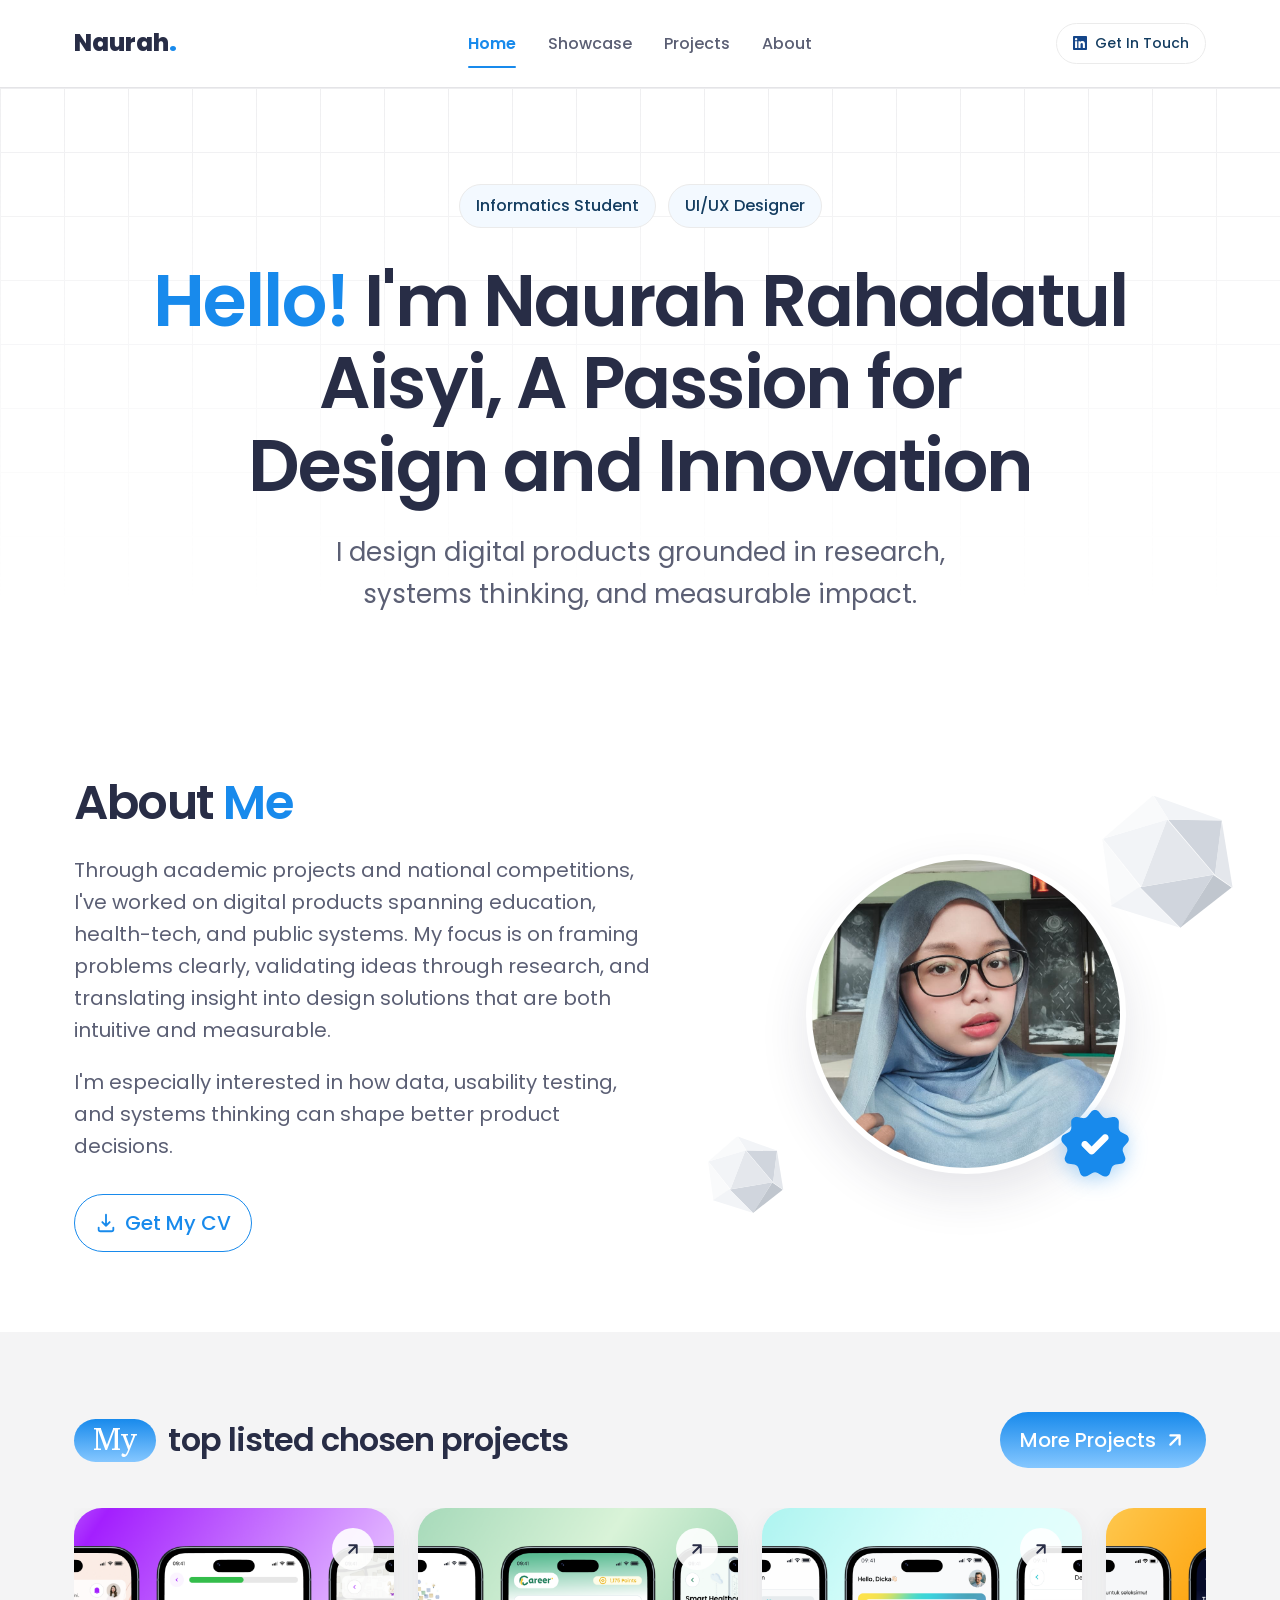
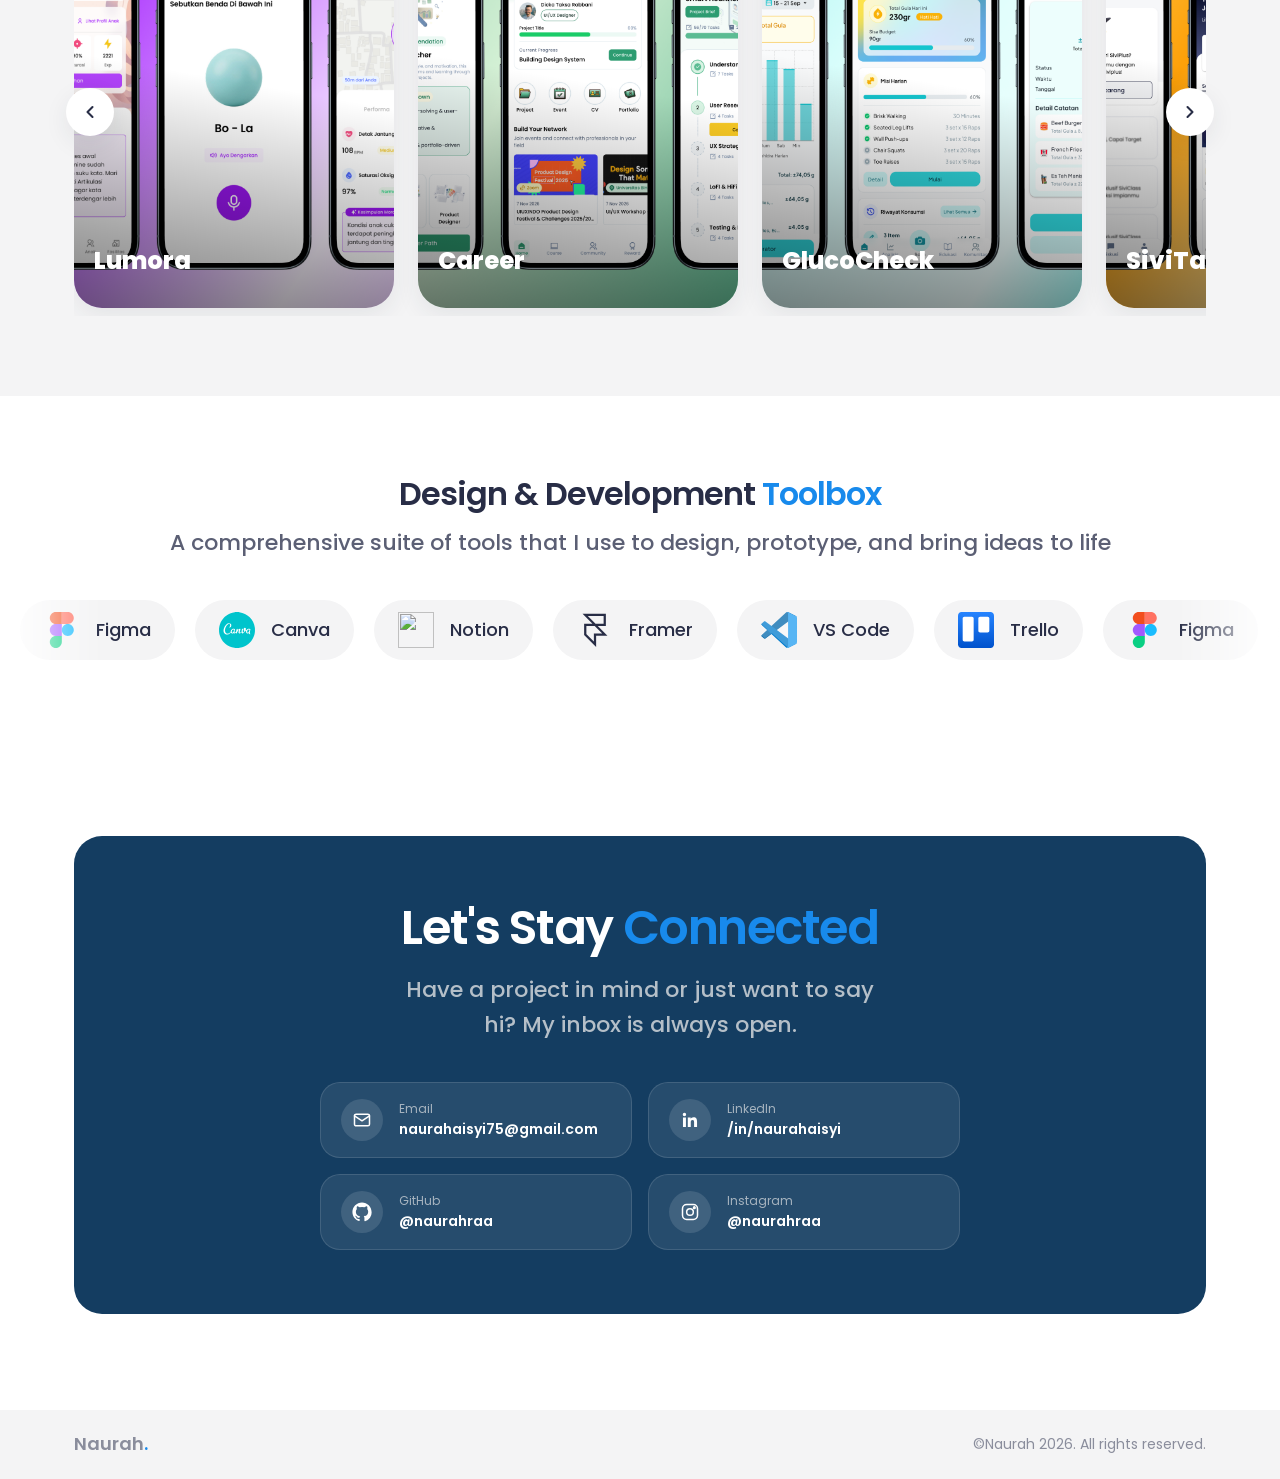
==== commit c877ecc0: "Add projects page, list-style cards, Projects nav link" ====
--- a/index.html
+++ b/index.html
@@ -25,6 +25,7 @@
     <nav class="navbar__links">
       <a href="index.html" class="navbar__link">Home</a>
       <a href="showcase.html" class="navbar__link">Showcase</a>
+      <a href="projects.html" class="navbar__link">Projects</a>
       <a href="about.html" class="navbar__link">About</a>
     </nav>
 
@@ -95,7 +96,7 @@
     <div class="container">
       <div class="projects__header reveal">
         <h2 class="projects__title"><span class="badge-word">My</span> top listed chosen projects</h2>
-        <a href="showcase.html" class="btn btn--primary btn--md">
+        <a href="projects.html" class="btn btn--primary btn--md btn--arrow-hover">
           More Projects
           <svg class="btn__icon" viewBox="0 0 24 24" fill="none" stroke="currentColor" stroke-width="2.5" stroke-linecap="round" stroke-linejoin="round"><path d="M7 17 17 7M7 7h10v10"/></svg>
         </a>
--- a/css/components.css
+++ b/css/components.css
@@ -250,6 +250,12 @@
   width: 1.1em;
   height: 1.1em;
   flex-shrink: 0;
+  transition: transform var(--duration-fast) var(--ease-out);
+}
+
+/* ikon panah diagonal jadi ngarah ke kanan pas di-hover, sama kayak project-card__go */
+.btn--arrow-hover:hover .btn__icon {
+  transform: rotate(45deg);
 }
 
 /* ------------------------------------------
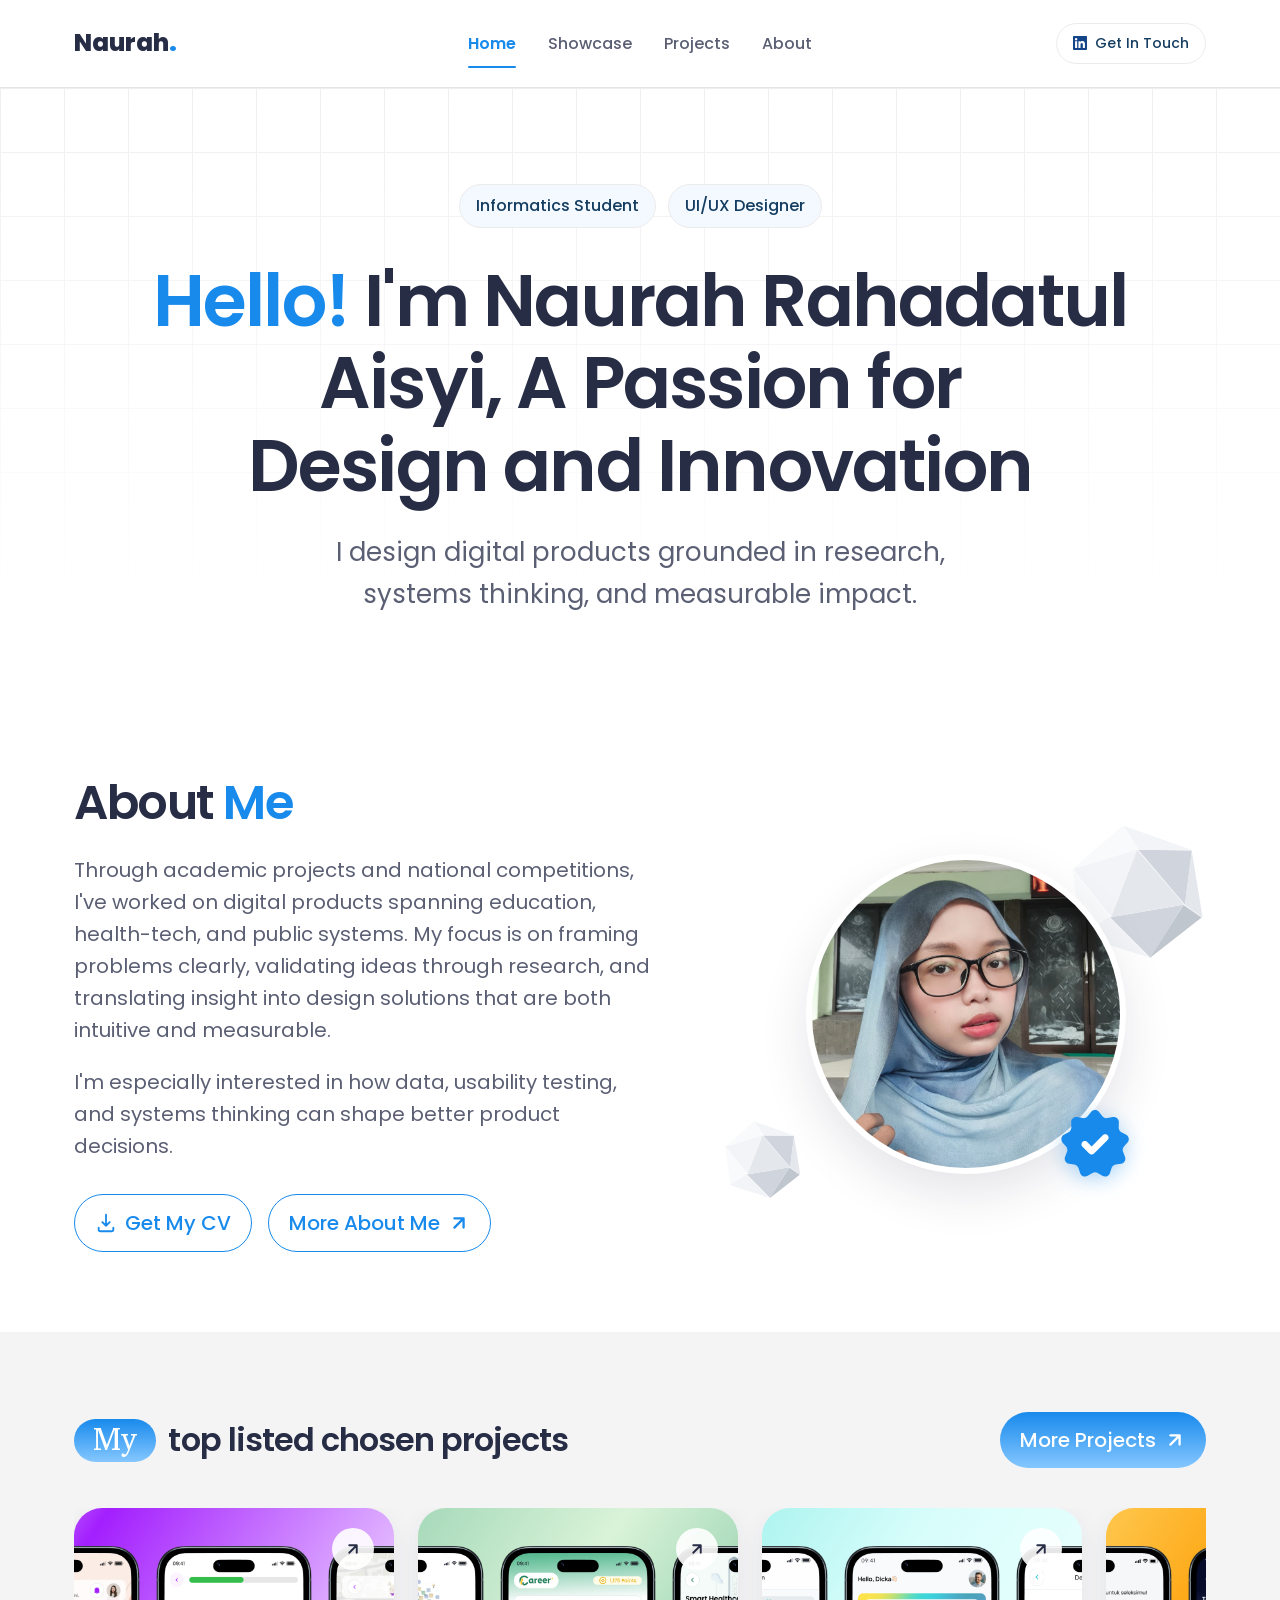
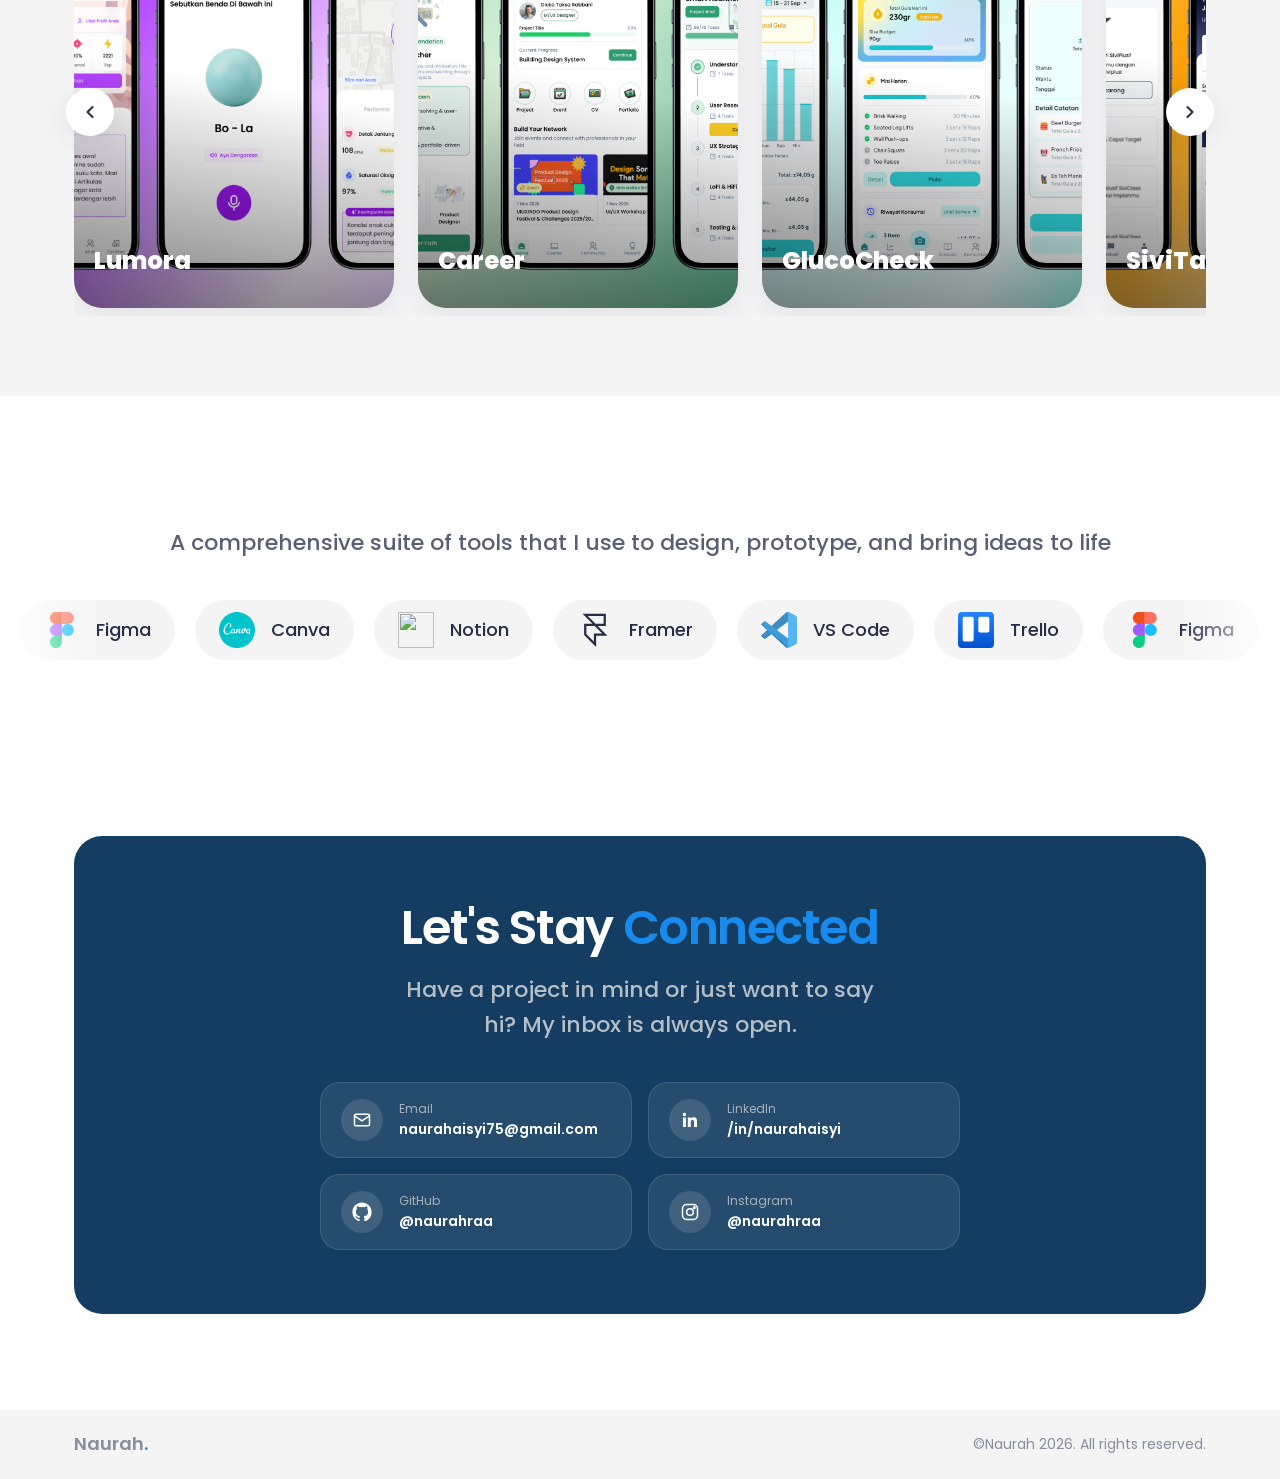
==== commit 46b90993: "Fix mobile responsiveness: navbar overflow, decoration positioning, button sizing, timeline contribu" ====
--- a/index.html
+++ b/index.html
@@ -71,10 +71,16 @@
         <p class="about-preview__text">
           I'm especially interested in how data, usability testing, and systems thinking can shape better product decisions.
         </p>
-        <a href="assets/CV_Naurah_Rahadatul_Aisyi.pdf" target="_blank" class="btn btn--outline btn--md">
-          <svg class="btn__icon" viewBox="0 0 24 24" fill="none" stroke="currentColor" stroke-width="2" stroke-linecap="round" stroke-linejoin="round"><path d="M12 3v12m0 0 4-4m-4 4-4-4M4 17v2a2 2 0 0 0 2 2h12a2 2 0 0 0 2-2v-2"/></svg>
-          Get My CV
-        </a>
+        <div class="about-preview__actions">
+          <a href="assets/CV_Naurah_Rahadatul_Aisyi.pdf" target="_blank" class="btn btn--outline btn--md">
+            <svg class="btn__icon" viewBox="0 0 24 24" fill="none" stroke="currentColor" stroke-width="2" stroke-linecap="round" stroke-linejoin="round"><path d="M12 3v12m0 0 4-4m-4 4-4-4M4 17v2a2 2 0 0 0 2 2h12a2 2 0 0 0 2-2v-2"/></svg>
+            Get My CV
+          </a>
+          <a href="about.html" class="btn btn--outline btn--md">
+            More About Me
+            <svg class="btn__icon" viewBox="0 0 24 24" fill="none" stroke="currentColor" stroke-width="2.5" stroke-linecap="round" stroke-linejoin="round"><path d="M7 17 17 7M7 7h10v10"/></svg>
+          </a>
+        </div>
       </div>
 
       <div class="about-preview__photo reveal">
--- a/css/tokens.css
+++ b/css/tokens.css
@@ -4,120 +4,121 @@
    ============================================ */
 
 :root {
+
   /* ------------------------------------------
      BRAND COLORS — raw values
   ------------------------------------------ */
-  --color-primary: #188aec;
-  --color-primary-hover: #1179d1;
-  --color-primary-active: #0f68b8;
+  --color-primary:          #188AEC;
+  --color-primary-hover:    #1179d1;
+  --color-primary-active:   #0f68b8;
 
-  --color-dark: #282d46;
-  --color-dark-secondary: #143d61;
+  --color-dark:             #282D46;
+  --color-dark-secondary:   #143D61;
 
-  --color-light: #ebebeb;
-  --color-light-secondary: #f8f8f8;
+  --color-light:            #EBEBEB;
+  --color-light-secondary:  #F8F8F8;
 
-  --color-extra-light: #edf7ff;
-  --color-extra-light-secondary: #f3f9ff;
-  --color-extra-light-2: var(--color-extra-light-secondary); /* alias, backward compat */
+  --color-extra-light:            #EDF7FF;
+  --color-extra-light-secondary:  #F3F9FF;
+  --color-extra-light-2:          var(--color-extra-light-secondary); /* alias, backward compat */
 
-  --color-cons: #f57878;
+  --color-cons:             #F57878;
 
-  --color-white: #ffffff;
+  --color-white:            #FFFFFF;
 
   /* Project accent colors */
-  --color-career: #1fa36b;
-  --color-gluco: #17c3c9;
-  --color-sivitas: #f5a623;
-  --color-lumora: #8b5cf6;
+  --color-career:  #1FA36B;
+  --color-gluco:   #17C3C9;
+  --color-sivitas: #F5A623;
+  --color-lumora:  #8B5CF6;
 
   /* ------------------------------------------
      SEMANTIC TOKENS — light mode
   ------------------------------------------ */
-  --bg-page: var(--color-white);
+  --bg-page:    var(--color-white);
   --bg-surface: var(--color-white);
-  --bg-subtle: #f4f4f5;
-  --bg-muted: #e4e4e7;
-  --bg-accent: var(--color-extra-light);
+  --bg-subtle:  #f4f4f5;
+  --bg-muted:   #e4e4e7;
+  --bg-accent:  var(--color-extra-light);
 
-  --text-primary: var(--color-dark);
+  --text-primary:   var(--color-dark);
   --text-secondary: #5b5f74;
-  --text-muted: #8a8d9c;
+  --text-muted:     #8a8d9c;
   --text-on-accent: var(--color-white);
-  --text-link: var(--color-primary);
+  --text-link:      var(--color-primary);
 
-  --border-subtle: #e4e4e7;
+  --border-subtle:  #e4e4e7;
   --border-default: #d4d4d8;
 
   /* ------------------------------------------
      TYPOGRAPHY
   ------------------------------------------ */
-  --font-display: "Poppins", "Segoe UI", sans-serif;
-  --font-body: "Poppins", "Segoe UI", sans-serif;
+  --font-display: 'Poppins', 'Segoe UI', sans-serif;
+  --font-body:    'Poppins', 'Segoe UI', sans-serif;
 
-  --text-xs: 0.75rem;
-  --text-sm: 0.875rem;
+  --text-xs:   0.75rem;
+  --text-sm:   0.875rem;
   --text-base: 1rem;
-  --text-lg: 1.125rem;
-  --text-xl: 1.25rem;
-  --text-2xl: 1.5rem;
-  --text-3xl: 1.875rem;
-  --text-4xl: 2.25rem;
-  --text-5xl: 3rem;
-  --text-6xl: 3.75rem;
-  --text-7xl: 4.5rem;
+  --text-lg:   1.125rem;
+  --text-xl:   1.25rem;
+  --text-2xl:  1.5rem;
+  --text-3xl:  1.875rem;
+  --text-4xl:  2.25rem;
+  --text-5xl:  3rem;
+  --text-6xl:  3.75rem;
+  --text-7xl:  4.5rem;
 
-  --weight-regular: 400;
-  --weight-medium: 500;
+  --weight-regular:  400;
+  --weight-medium:   500;
   --weight-semibold: 600;
-  --weight-bold: 700;
+  --weight-bold:     700;
   --weight-extrabold: 800;
 
-  --leading-tight: 1.15;
-  --leading-snug: 1.35;
+  --leading-tight:  1.15;
+  --leading-snug:   1.35;
   --leading-normal: 1.6;
 
   /* ------------------------------------------
      NAMED TYPE SCALE — sesuai Figma text styles
      size / weight / letter-spacing
   ------------------------------------------ */
-  --fs-title: 4.5rem; /* 72px */
-  --ls-title: -0.025em; /* -2.5% */
-  --fw-title: var(--weight-semibold);
+  --fs-title:              4.5rem;    /* 72px */
+  --ls-title:              -0.025em;  /* -2.5% */
+  --fw-title:              var(--weight-semibold);
 
-  --fs-heading: 3rem; /* 48px */
-  --ls-heading: -0.03em; /* -3% */
-  --fw-heading: var(--weight-semibold);
+  --fs-heading:            3rem;      /* 48px */
+  --ls-heading:            -0.03em;   /* -3% */
+  --fw-heading:            var(--weight-semibold);
 
-  --fs-subheading: 2rem; /* 32px */
-  --ls-subheading: -0.03em; /* -3% */
-  --fw-subheading: var(--weight-semibold);
+  --fs-subheading:         2rem;      /* 32px */
+  --ls-subheading:         -0.03em;   /* -3% */
+  --fw-subheading:         var(--weight-semibold);
 
-  --fs-body: 1.625rem; /* 26px */
-  --fw-body: var(--weight-medium);
+  --fs-body:               1.625rem; /* 26px */
+  --fw-body:               var(--weight-medium);
 
-  --fs-body-light: 1.625rem; /* 26px */
-  --fw-body-light: var(--weight-regular);
+  --fs-body-light:         1.625rem; /* 26px */
+  --fw-body-light:         var(--weight-regular);
 
-  --fs-body-bold: 1.625rem; /* 26px */
-  --fw-body-bold: var(--weight-semibold);
+  --fs-body-bold:          1.625rem; /* 26px */
+  --fw-body-bold:          var(--weight-semibold);
 
-  --fs-body-small: 1.375rem; /* 22px */
-  --fw-body-small: var(--weight-medium);
+  --fs-body-small:         1.375rem; /* 22px */
+  --fw-body-small:         var(--weight-medium);
 
-  --fs-body-xs: 1.25rem; /* 20px */
-  --fw-body-xs: var(--weight-regular);
+  --fs-body-xs:            1.25rem;  /* 20px */
+  --fw-body-xs:            var(--weight-regular);
 
   /* ------------------------------------------
      SPACING
   ------------------------------------------ */
-  --space-1: 0.25rem;
-  --space-2: 0.5rem;
-  --space-3: 0.75rem;
-  --space-4: 1rem;
-  --space-5: 1.25rem;
-  --space-6: 1.5rem;
-  --space-8: 2rem;
+  --space-1:  0.25rem;
+  --space-2:  0.5rem;
+  --space-3:  0.75rem;
+  --space-4:  1rem;
+  --space-5:  1.25rem;
+  --space-6:  1.5rem;
+  --space-8:  2rem;
   --space-10: 2.5rem;
   --space-12: 3rem;
   --space-16: 4rem;
@@ -128,10 +129,10 @@
   /* ------------------------------------------
      RADIUS
   ------------------------------------------ */
-  --radius-sm: 0.5rem;
-  --radius-md: 0.875rem;
-  --radius-lg: 1.25rem;
-  --radius-xl: 1.75rem;
+  --radius-sm:   0.5rem;
+  --radius-md:   0.875rem;
+  --radius-lg:   1.25rem;
+  --radius-xl:   1.75rem;
   --radius-full: 999px;
 
   /* ------------------------------------------
@@ -155,3 +156,23 @@
   --duration-base: 320ms;
   --duration-slow: 600ms;
 }
+
+/* ------------------------------------------
+   RESPONSIVE TYPE SCALE — di layar sempit,
+   ukuran font fixed di atas kegedean, jadi bikin
+   layout kepaksa/wrap aneh. Ini nge-override
+   variable-nya, otomatis kepakai di semua halaman
+   karena semua komponen udah pakai var(--fs-*).
+------------------------------------------ */
+@media (max-width: 640px) {
+  :root {
+    --fs-title:      2.5rem;   /* 72px -> 40px */
+    --fs-heading:    2rem;     /* 48px -> 32px */
+    --fs-subheading: 1.5rem;   /* 32px -> 24px */
+    --fs-body:            1.125rem; /* 26px -> 18px */
+    --fs-body-light:      1.125rem;
+    --fs-body-bold:       1.125rem;
+    --fs-body-small:      1rem;     /* 22px -> 16px */
+    --fs-body-xs:         0.9375rem;/* 20px -> 15px */
+  }
+}
--- a/css/components.css
+++ b/css/components.css
@@ -152,8 +152,29 @@
 }
 
 @media (max-width: 860px) {
+  .navbar__cta {
+    display: none; /* nowrap text-nya bikin grid overflow di layar sempit */
+  }
   .navbar__links {
     display: none;
+  }
+  .navbar__links.is-open {
+    display: flex;
+    flex-direction: column;
+    align-items: flex-start;
+    gap: var(--space-1);
+    position: absolute;
+    top: 100%;
+    left: 0;
+    right: 0;
+    background: var(--color-white);
+    padding: var(--space-4) var(--space-6) var(--space-6);
+    box-shadow: var(--shadow-md);
+    border-top: 1px solid var(--border-subtle);
+  }
+  .navbar__links.is-open .navbar__link {
+    width: 100%;
+    padding: var(--space-3) 0;
   }
   .navbar__toggle {
     display: flex;
@@ -181,6 +202,13 @@
 .btn--md { font-size: var(--text-xl); }  /* 20px */
 .btn--sm { font-size: var(--text-base); } /* 16px */
 
+@media (max-width: 640px) {
+  .btn--md {
+    font-size: var(--text-base); /* 20px -> 16px di HP */
+    padding: var(--space-2) var(--space-4);
+  }
+}
+
 .btn--primary {
   background: linear-gradient(180deg, var(--color-primary) 0%, #85C7FF 100%);
   color: var(--color-white);
--- a/css/home.css
+++ b/css/home.css
@@ -66,6 +66,7 @@
 ------------------------------------------ */
 .about-preview {
   padding: var(--space-20) 0;
+  overflow-x: hidden;
 }
 
 .about-preview__grid {
@@ -97,6 +98,12 @@
 
 .about-preview__text:last-of-type {
   margin-bottom: var(--space-8);
+}
+
+.about-preview__actions {
+  display: flex;
+  flex-wrap: wrap;
+  gap: var(--space-4);
 }
 
 .about-preview__photo {
@@ -154,16 +161,16 @@
 
 .about-preview__deco--large {
   z-index: 1; /* di belakang foto */
-  top: -55px;
-  right: -55px;
+  top: -25px;
+  right: -25px;
   width: 190px;
   height: auto;
 }
 
 .about-preview__deco--small {
   z-index: 3; /* di depan foto */
-  bottom: -25px;
-  left: -35px;
+  bottom: -10px;
+  left: -18px;
   width: 110px;
   height: auto;
 }
@@ -171,10 +178,30 @@
 @media (max-width: 860px) {
   .about-preview__grid {
     grid-template-columns: 1fr;
-    text-align: center;
   }
   .about-preview__photo {
     order: -1;
+  }
+}
+
+@media (max-width: 420px) {
+  .about-preview__avatar,
+  .about-preview__photo-frame {
+    width: 240px;
+    height: 240px;
+  }
+  .about-preview__deco--large {
+    top: -15px;
+    right: -15px;
+    width: 130px;
+  }
+  .about-preview__deco--small {
+    bottom: -8px;
+    left: -10px;
+    width: 75px;
+  }
+  .about-preview__badge {
+    width: 50px;
   }
 }
 
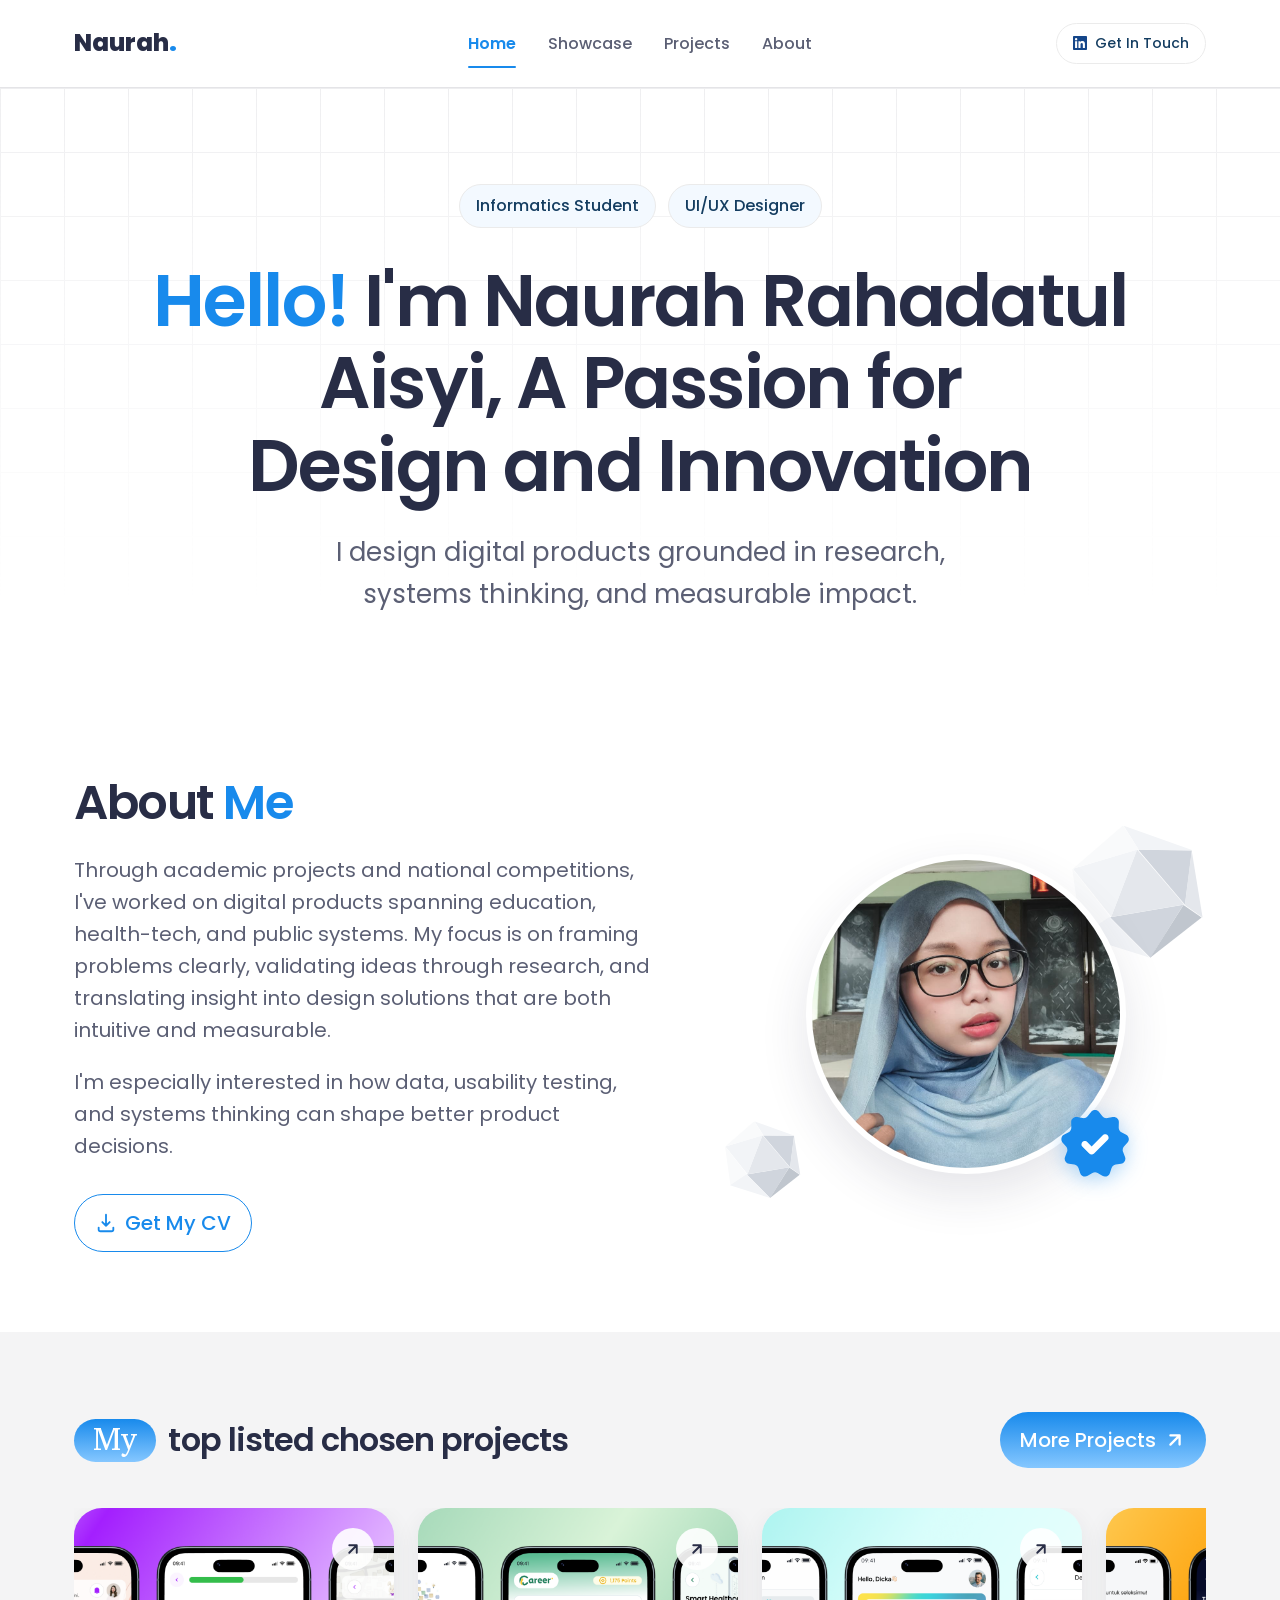
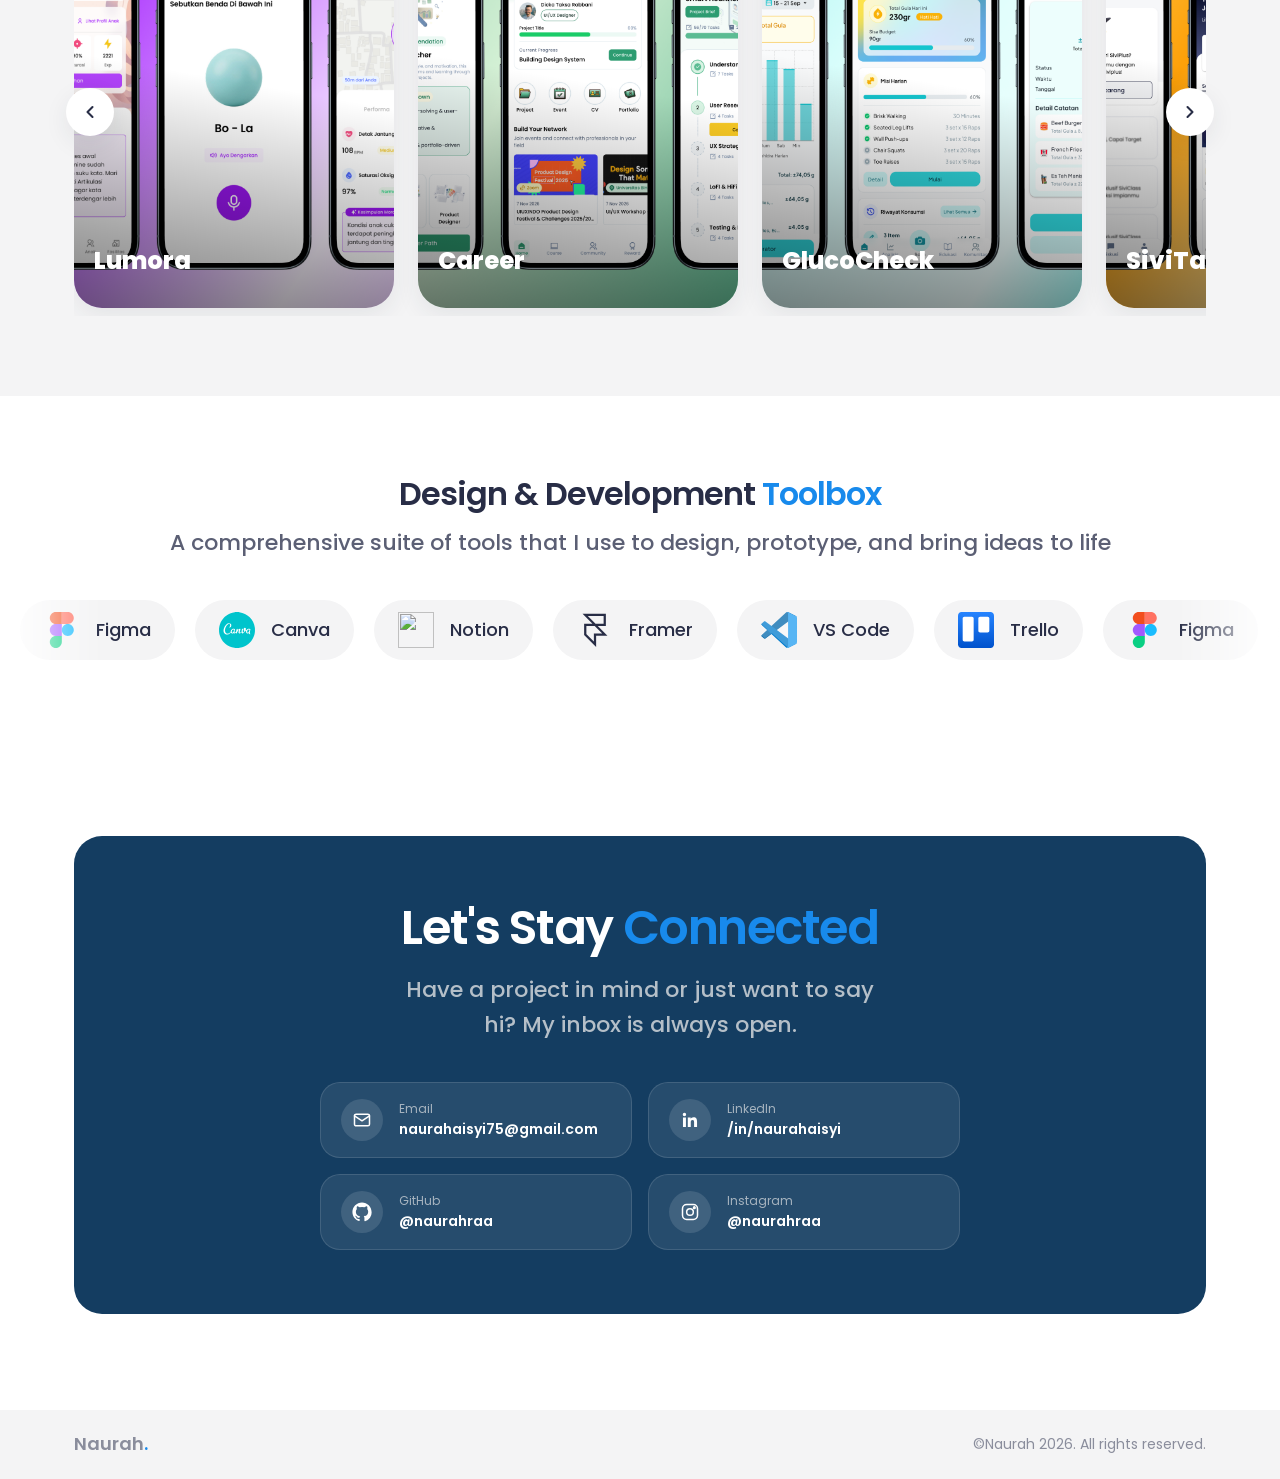
==== commit 1fb35303: "Remove More About Me button from About preview section" ====
--- a/index.html
+++ b/index.html
@@ -71,16 +71,10 @@
         <p class="about-preview__text">
           I'm especially interested in how data, usability testing, and systems thinking can shape better product decisions.
         </p>
-        <div class="about-preview__actions">
-          <a href="assets/CV_Naurah_Rahadatul_Aisyi.pdf" target="_blank" class="btn btn--outline btn--md">
-            <svg class="btn__icon" viewBox="0 0 24 24" fill="none" stroke="currentColor" stroke-width="2" stroke-linecap="round" stroke-linejoin="round"><path d="M12 3v12m0 0 4-4m-4 4-4-4M4 17v2a2 2 0 0 0 2 2h12a2 2 0 0 0 2-2v-2"/></svg>
-            Get My CV
-          </a>
-          <a href="about.html" class="btn btn--outline btn--md">
-            More About Me
-            <svg class="btn__icon" viewBox="0 0 24 24" fill="none" stroke="currentColor" stroke-width="2.5" stroke-linecap="round" stroke-linejoin="round"><path d="M7 17 17 7M7 7h10v10"/></svg>
-          </a>
-        </div>
+        <a href="assets/CV_Naurah_Rahadatul_Aisyi.pdf" target="_blank" class="btn btn--outline btn--md">
+          <svg class="btn__icon" viewBox="0 0 24 24" fill="none" stroke="currentColor" stroke-width="2" stroke-linecap="round" stroke-linejoin="round"><path d="M12 3v12m0 0 4-4m-4 4-4-4M4 17v2a2 2 0 0 0 2 2h12a2 2 0 0 0 2-2v-2"/></svg>
+          Get My CV
+        </a>
       </div>
 
       <div class="about-preview__photo reveal">
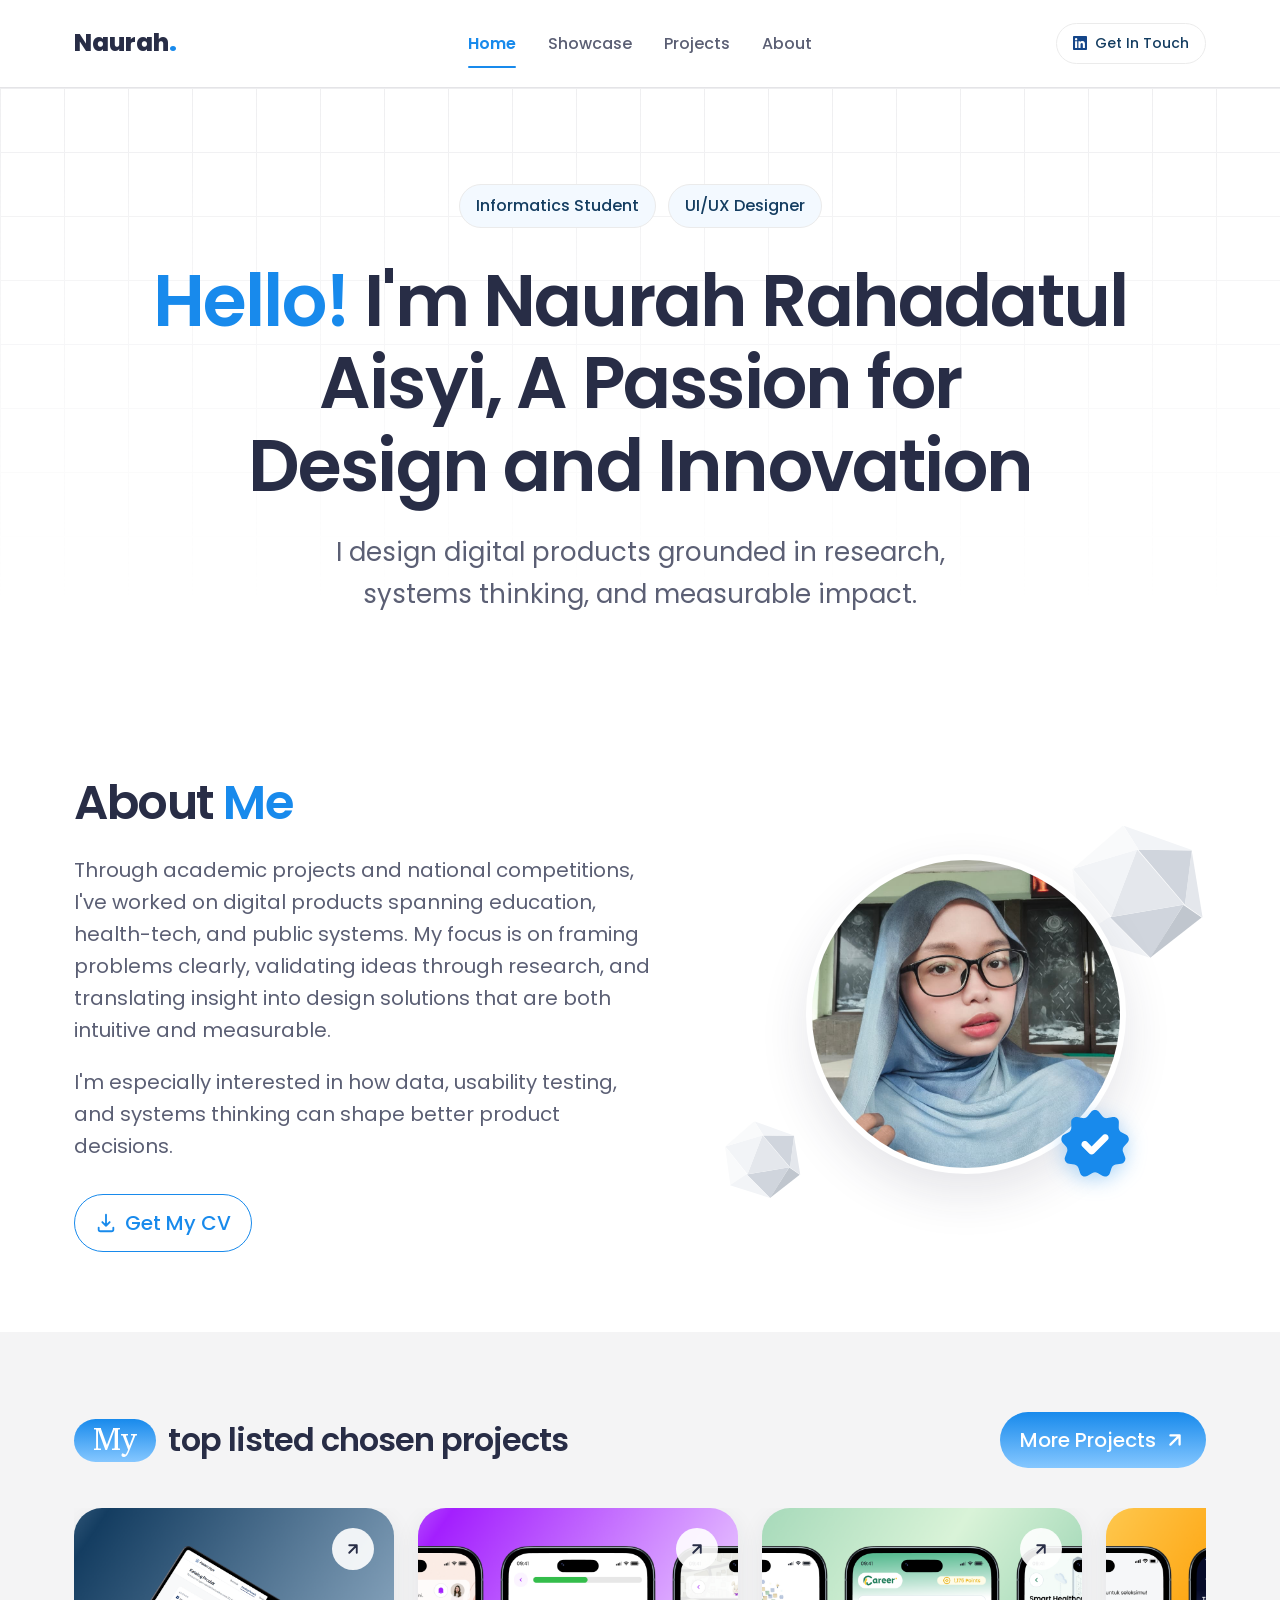
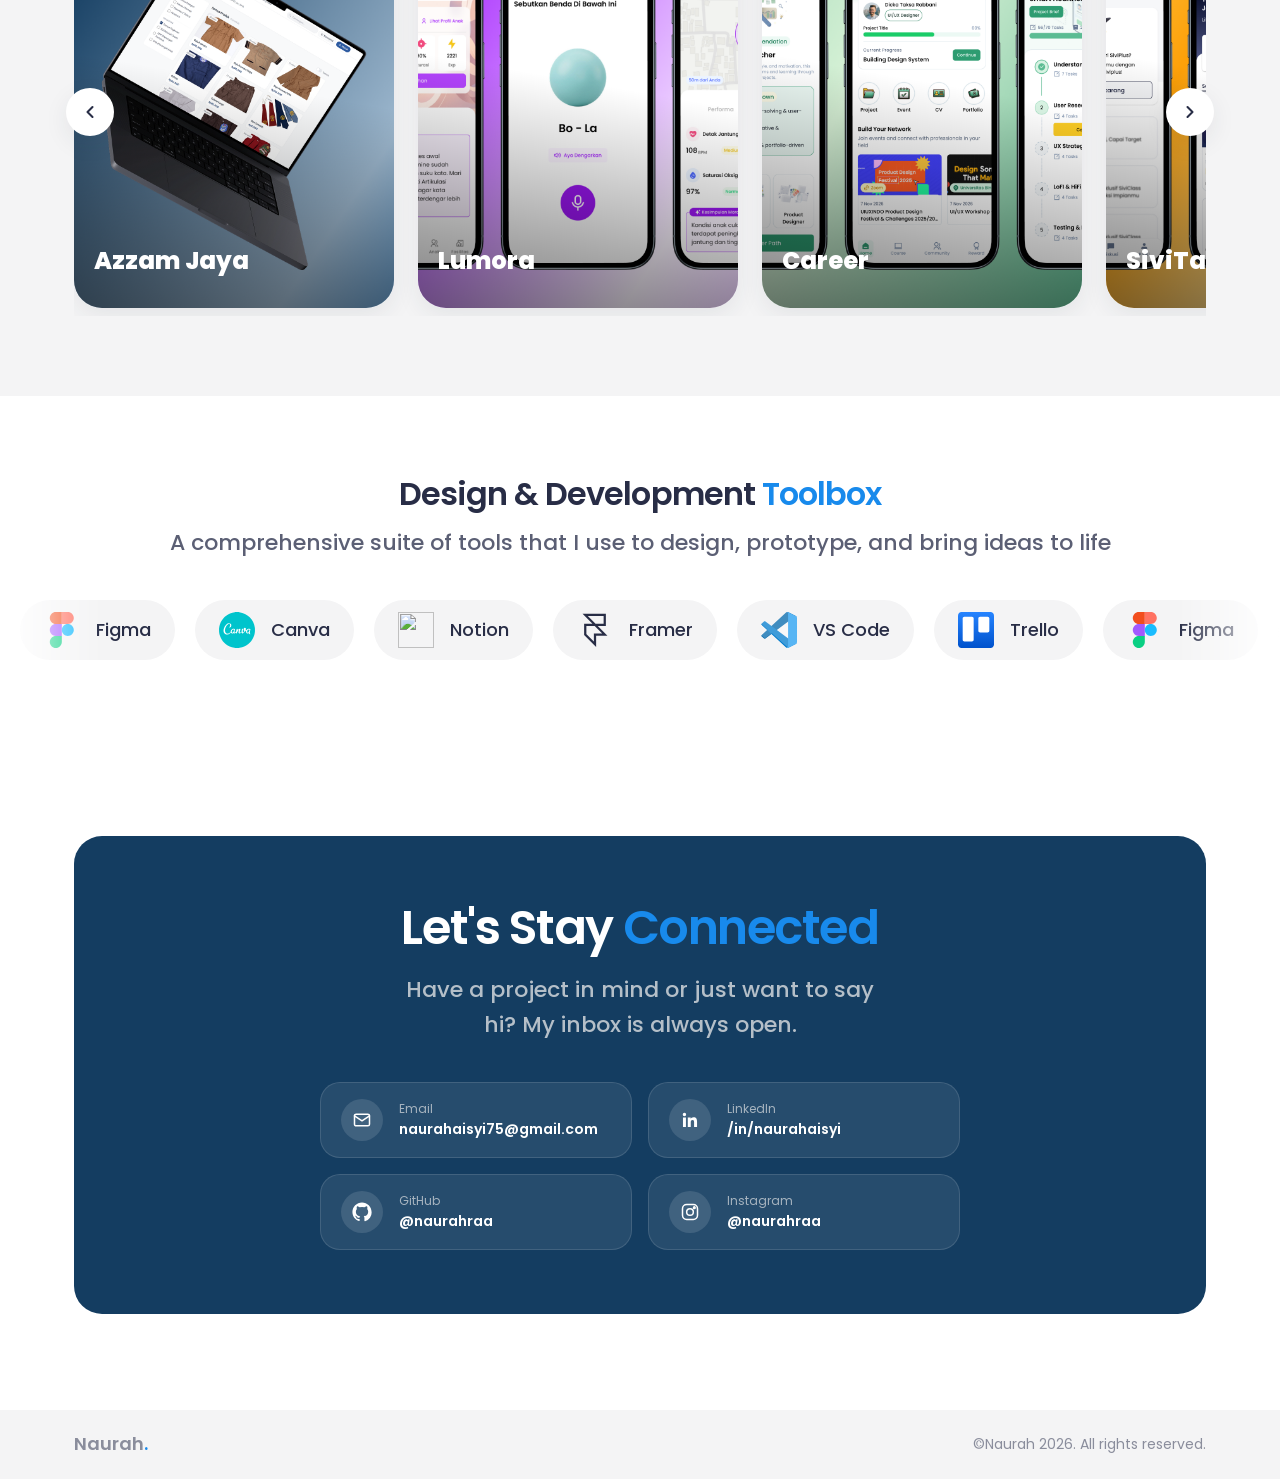
==== commit 7cd5b16a: "Update Azzam Jaya card images for home and projects pages" ====
--- a/index.html
+++ b/index.html
@@ -111,6 +111,17 @@
         </button>
         <div class="projects__carousel">
 
+          <a href="azzam-jaya.html" class="project-card project-card--azzam">
+            <img class="project-card__image" src="assets/projects/azzam-jaya/azzam-card-home.png" alt="Azzam Jaya website preview">
+            <span class="project-card__go">
+              <svg width="18" height="18" viewBox="0 0 24 24" fill="none" stroke="currentColor" stroke-width="2.5" stroke-linecap="round" stroke-linejoin="round"><path d="M7 17 17 7M7 7h10v10"/></svg>
+            </span>
+            <span class="project-card__body">
+              <span class="project-card__name">Azzam Jaya</span>
+              <span class="project-card__desc">A full-stack school uniform sales website with an AI-powered chatbot that helps customers find the right size, built end to end with Laravel and MySQL.</span>
+            </span>
+          </a>
+
           <a href="lumora.html" class="project-card project-card--lumora">
             <img class="project-card__image" src="assets/projects/lumora/lumora-card.png" alt="Lumora app preview">
             <span class="project-card__go">
@@ -130,17 +141,6 @@
             <span class="project-card__body">
               <span class="project-card__name">Career</span>
               <span class="project-card__desc">A project-based career platform that bridges academic learning with real industry skills through guided milestones and portfolio building.</span>
-            </span>
-          </a>
-
-          <a href="glucocheck.html" class="project-card project-card--gluco">
-            <img class="project-card__image" src="assets/projects/glucocheck/glucocheck-card.png" alt="GlucoCheck app preview">
-            <span class="project-card__go">
-              <svg width="18" height="18" viewBox="0 0 24 24" fill="none" stroke="currentColor" stroke-width="2.5" stroke-linecap="round" stroke-linejoin="round"><path d="M7 17 17 7M7 7h10v10"/></svg>
-            </span>
-            <span class="project-card__body">
-              <span class="project-card__name">GlucoCheck</span>
-              <span class="project-card__desc">A smart healthcare application designed to help users monitor and manage diabetes risk through AI-driven insights and personalized tracking.</span>
             </span>
           </a>
 
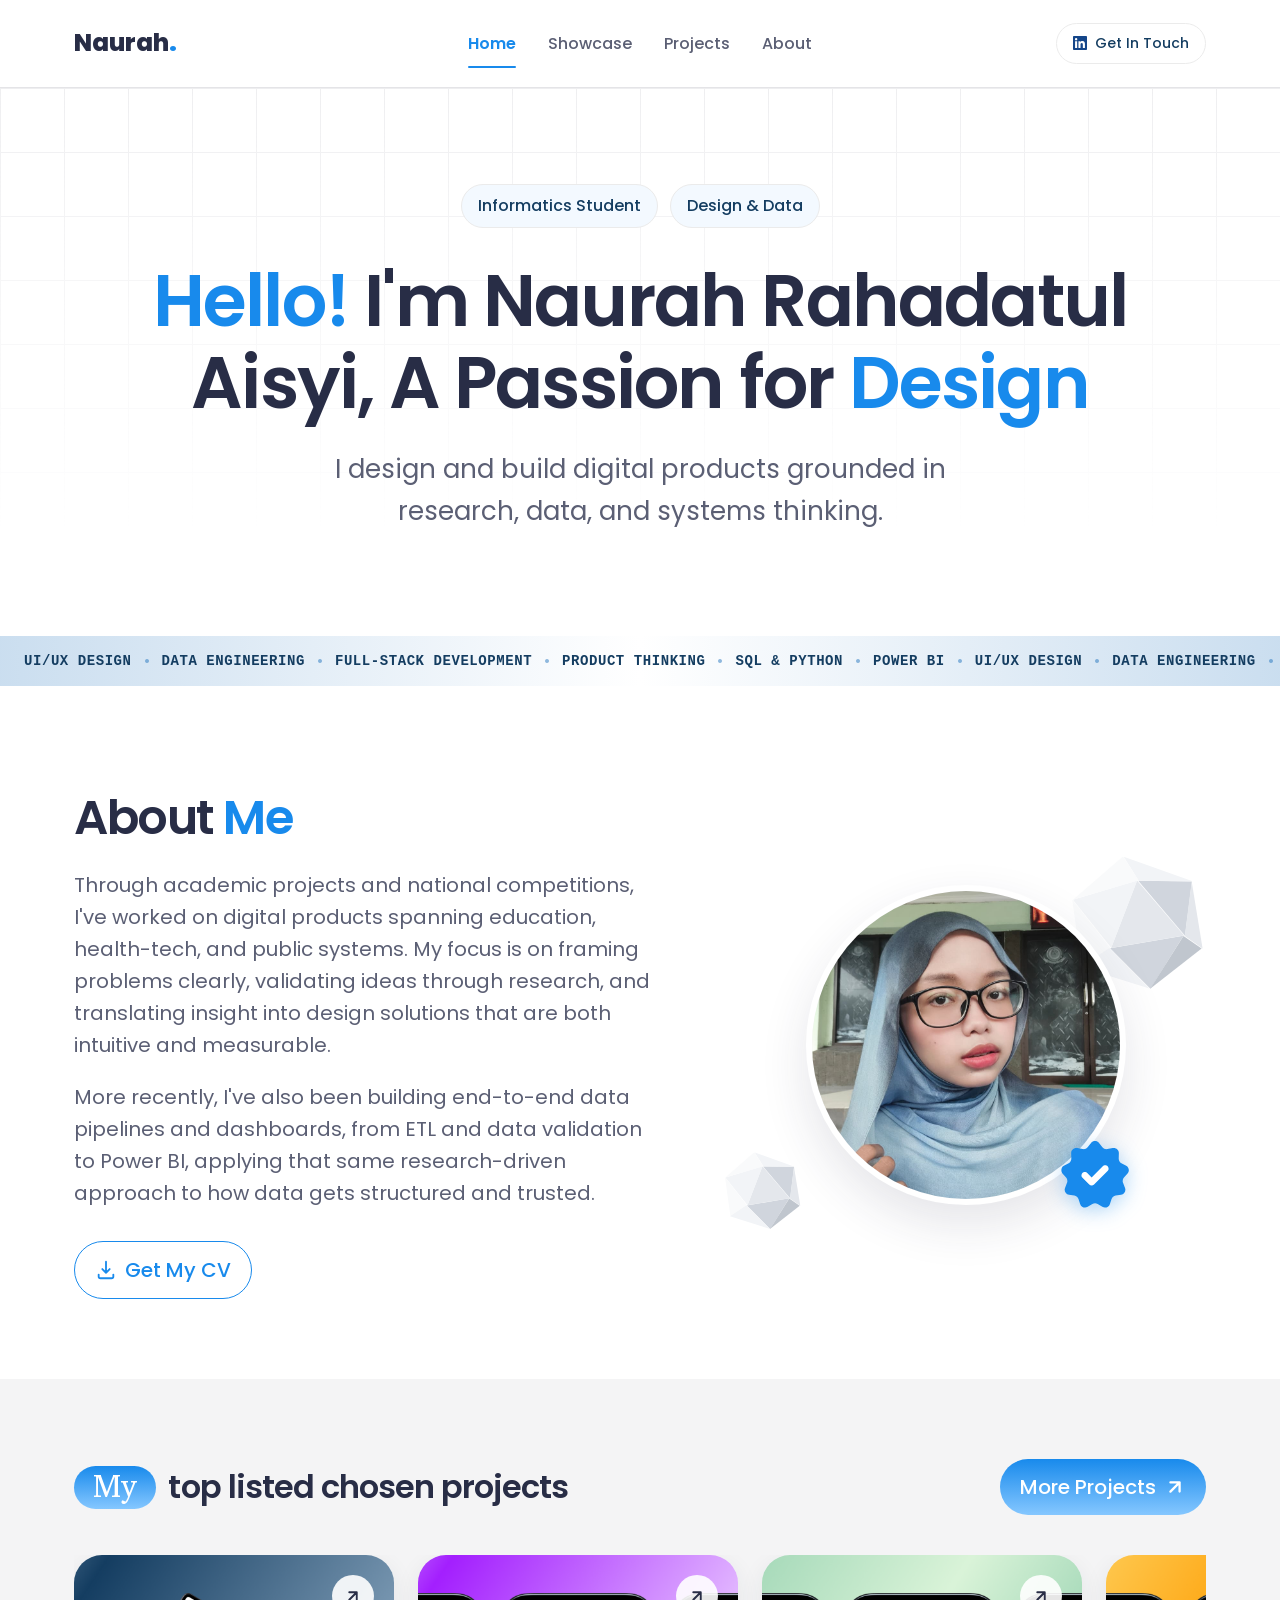
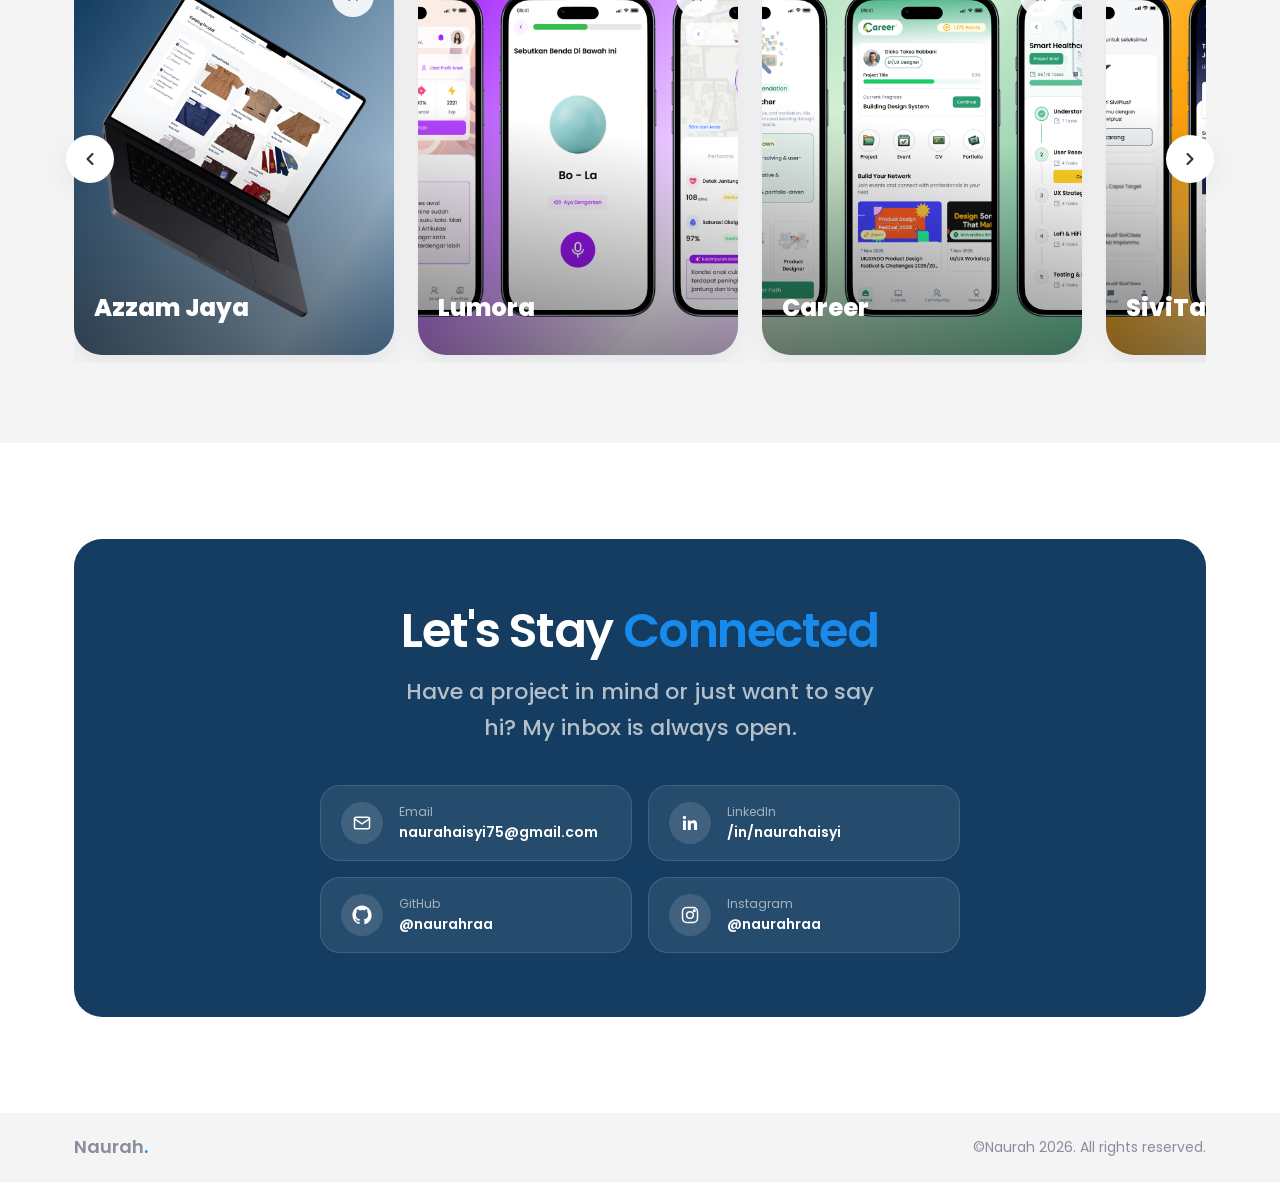
==== commit 5c818672: "Reposisi homepage jadi general (design + data), tambah marquee strip, update CV dan screenshot" ====
--- a/index.html
+++ b/index.html
@@ -3,8 +3,8 @@
 <head>
 <meta charset="UTF-8">
 <meta name="viewport" content="width=device-width, initial-scale=1.0">
-<title>Naurah Rahadatul Aisyi — UI/UX Designer</title>
-<meta name="description" content="Portofolio Naurah Rahadatul Aisyi, UI/UX Designer & Informatics Student di Universitas Gunadarma.">
+<title>Naurah Rahadatul Aisyi — Design & Data</title>
+<meta name="description" content="Portofolio Naurah Rahadatul Aisyi, Informatics Student di Universitas Gunadarma, bergerak di UI/UX design, full-stack development, dan data engineering.">
 
 <link rel="preconnect" href="https://fonts.googleapis.com">
 <link rel="preconnect" href="https://fonts.gstatic.com" crossorigin>
@@ -47,16 +47,48 @@
     <div class="container hero__inner">
       <div class="hero__tags">
         <span class="badge badge--color badge--sm">Informatics Student</span>
-        <span class="badge badge--color badge--sm">UI/UX Designer</span>
+        <span class="badge badge--color badge--sm">Design & Data</span>
       </div>
 
       <h1 class="hero__title">
-        <span class="highlight">Hello!</span> I'm Naurah Rahadatul Aisyi, A Passion for Design and Innovation
+        <span class="highlight">Hello!</span> I'm Naurah Rahadatul Aisyi, A Passion for <span class="hero__rotate" id="hero-rotate">Design</span>
       </h1>
 
       <p class="hero__subtitle">
-        I design digital products grounded in research, systems thinking, and measurable impact.
+        I design and build digital products grounded in research, data, and systems thinking.
       </p>
+    </div>
+  </section>
+
+  <!-- ============ MARQUEE STRIP ============ -->
+  <section class="marquee-strip">
+    <div class="marquee-strip__band">
+      <div class="marquee-strip__track">
+        <span class="marquee-strip__item">UI/UX DESIGN</span>
+        <span class="marquee-strip__dot">•</span>
+        <span class="marquee-strip__item">DATA ENGINEERING</span>
+        <span class="marquee-strip__dot">•</span>
+        <span class="marquee-strip__item">FULL-STACK DEVELOPMENT</span>
+        <span class="marquee-strip__dot">•</span>
+        <span class="marquee-strip__item">PRODUCT THINKING</span>
+        <span class="marquee-strip__dot">•</span>
+        <span class="marquee-strip__item">SQL & PYTHON</span>
+        <span class="marquee-strip__dot">•</span>
+        <span class="marquee-strip__item">POWER BI</span>
+        <span class="marquee-strip__dot">•</span>
+        <span class="marquee-strip__item" aria-hidden="true">UI/UX DESIGN</span>
+        <span class="marquee-strip__dot" aria-hidden="true">•</span>
+        <span class="marquee-strip__item" aria-hidden="true">DATA ENGINEERING</span>
+        <span class="marquee-strip__dot" aria-hidden="true">•</span>
+        <span class="marquee-strip__item" aria-hidden="true">FULL-STACK DEVELOPMENT</span>
+        <span class="marquee-strip__dot" aria-hidden="true">•</span>
+        <span class="marquee-strip__item" aria-hidden="true">PRODUCT THINKING</span>
+        <span class="marquee-strip__dot" aria-hidden="true">•</span>
+        <span class="marquee-strip__item" aria-hidden="true">SQL & PYTHON</span>
+        <span class="marquee-strip__dot" aria-hidden="true">•</span>
+        <span class="marquee-strip__item" aria-hidden="true">POWER BI</span>
+        <span class="marquee-strip__dot" aria-hidden="true">•</span>
+      </div>
     </div>
   </section>
 
@@ -69,7 +101,7 @@
           Through academic projects and national competitions, I've worked on digital products spanning education, health-tech, and public systems. My focus is on framing problems clearly, validating ideas through research, and translating insight into design solutions that are both intuitive and measurable.
         </p>
         <p class="about-preview__text">
-          I'm especially interested in how data, usability testing, and systems thinking can shape better product decisions.
+          More recently, I've also been building end-to-end data pipelines and dashboards, from ETL and data validation to Power BI, applying that same research-driven approach to how data gets structured and trusted.
         </p>
         <a href="assets/CV_Naurah_Rahadatul_Aisyi.pdf" target="_blank" class="btn btn--outline btn--md">
           <svg class="btn__icon" viewBox="0 0 24 24" fill="none" stroke="currentColor" stroke-width="2" stroke-linecap="round" stroke-linejoin="round"><path d="M12 3v12m0 0 4-4m-4 4-4-4M4 17v2a2 2 0 0 0 2 2h12a2 2 0 0 0 2-2v-2"/></svg>
@@ -161,158 +193,6 @@
     </div>
   </section>
 
-  <!-- ============ TOOLBOX ============ -->
-  <section class="toolbox">
-    <div class="container">
-      <h2 class="toolbox__title reveal">Design &amp; Development <span class="text-accent">Toolbox</span></h2>
-      <p class="toolbox__subtitle reveal">A comprehensive suite of tools that I use to design, prototype, and bring ideas to life</p>
-    </div>
-
-    <div class="toolbox__marquee reveal">
-      <div class="toolbox__track">
-        <div class="tool-card">
-          <span class="tool-card__icon">
-            <svg viewBox="0 0 38 56" fill="none" xmlns="http://www.w3.org/2000/svg">
-              <path d="M9.34 56c5.15 0 9.33-4.18 9.33-9.33v-9.34H9.34C4.18 37.33 0 41.52 0 46.67 0 51.82 4.18 56 9.34 56Z" fill="#0ACF83"/>
-              <path d="M0 28c0-5.15 4.18-9.33 9.33-9.33h9.33V37.3H9.33C4.18 37.3 0 33.15 0 28Z" fill="#A259FF"/>
-              <path d="M0 9.33C0 4.18 4.18 0 9.33 0h9.33v18.67H9.33C4.18 18.67 0 14.49 0 9.33Z" fill="#F24E1E"/>
-              <path d="M18.67 0h9.33c5.15 0 9.33 4.18 9.33 9.33 0 5.15-4.18 9.33-9.33 9.33h-9.33V0Z" fill="#FF7262"/>
-              <path d="M37.33 28c0 5.15-4.18 9.33-9.33 9.33S18.67 33.15 18.67 28c0-5.15 4.18-9.33 9.33-9.33s9.33 4.18 9.33 9.33Z" fill="#1ABCFE"/>
-            </svg>
-          </span>
-          <span class="tool-card__name">Figma</span>
-        </div>
-
-        <div class="tool-card">
-          <span class="tool-card__icon">
-            <svg viewBox="0 0 64 64" fill="none" xmlns="http://www.w3.org/2000/svg">
-              <path d="M29.695 0.076C29.453 0.1 28.697 0.19 28.031 0.27C25.344 0.576 22.297 1.383 19.623 2.51C9.945 6.553 2.662 15.424 0.652 25.6C0.179 28.02 0.064 29.209 0.064 32C0.064 35.598 0.422 38.08 1.369 41.217C4.467 51.482 12.531 59.533 22.823 62.643C25.92 63.578 28.416 63.936 32 63.936C35.598 63.936 38.08 63.578 41.217 62.631C51.482 59.533 59.533 51.469 62.643 41.178C63.578 38.08 63.936 35.584 63.936 32C63.936 30.477 63.86 28.737 63.77 28.096C62.733 20.698 59.686 14.477 54.606 9.395C49.535 4.352 43.34 1.293 36.095 0.256C35.097 0.115 30.476 -0.014 29.695 0.076Z" fill="#00C4CC"/>
-              <path d="M19.264 20.236C19.944 20.441 20.262 20.633 20.723 21.094C21.619 22.004 21.824 22.502 21.824 23.871C21.824 24.897 21.785 25.088 21.479 25.625C20.889 26.623 19.52 27.545 18.573 27.57C17.906 27.584 17.934 27.289 18.663 26.522C19.635 25.51 19.776 25.127 19.776 23.615C19.764 22.157 19.584 21.658 18.906 21.248C18.342 20.903 17.729 20.928 16.833 21.35C14.503 22.465 11.981 26.176 10.996 29.979C9.69 35.047 12.006 39.104 15.82 38.412C16.934 38.207 19.033 37.133 19.944 36.287C20.698 35.598 20.698 35.584 20.774 34.727C20.942 32.934 22.207 31.143 23.899 30.311C24.678 29.926 24.871 29.889 25.92 29.889C26.918 29.889 27.149 29.94 27.635 30.207C29.184 31.092 28.864 33.152 27.188 33.152C26.215 33.152 25.715 32.652 26.42 32.385C27.112 32.129 26.854 31.168 26.049 30.951C25.102 30.707 24.026 31.348 23.348 32.576C22.528 34.061 22.49 35.828 23.27 36.633C24.026 37.44 24.973 36.801 25.703 34.969C26.086 34.035 26.637 33.535 27.278 33.535C27.84 33.535 27.944 33.881 27.699 34.932C27.34 36.557 27.584 36.979 28.596 36.48C28.928 36.326 29.479 35.969 29.811 35.713L30.438 35.213L30.862 32.998C31.323 30.516 31.5 30.182 32.448 30.004C33.358 29.836 33.563 30.285 33.229 31.705L33.049 32.5L33.715 31.82C35.289 30.207 37.223 29.414 37.889 30.08C38.246 30.438 38.207 30.887 37.696 32.473C37.453 33.229 37.119 34.42 36.967 35.098C36.737 36.121 36.723 36.365 36.852 36.531C37.262 37.018 38.516 36.518 39.629 35.43L40.282 34.791L40.36 33.369C40.436 31.73 40.588 31.143 41.024 30.617C41.434 30.131 42.176 29.773 42.573 29.875C42.969 29.979 42.969 30.361 42.612 31.488C42.112 33.037 42.164 36.607 42.676 36.607C42.881 36.607 43.93 35.508 44.596 34.586L45.094 33.906L44.698 33.498C44.006 32.768 43.84 32.295 43.84 31.104C43.84 30.234 43.905 29.914 44.121 29.49C44.481 28.826 45.043 28.34 45.709 28.146C46.412 27.93 47.283 28.287 47.641 28.928C48 29.58 47.911 31.039 47.449 32.039L47.117 32.768H47.565C48.18 32.768 48.422 32.615 49.524 31.578C50.1 31.027 50.766 30.553 51.264 30.322C53.223 29.402 55.528 29.875 55.91 31.283C56.23 32.41 55.528 33.203 54.297 33.113C53.414 33.049 53.248 32.818 53.76 32.385C54.682 31.615 53.76 30.631 52.442 30.988C51.725 31.182 50.918 31.986 50.497 32.922C49.65 34.791 50.1 36.992 51.315 36.992C51.801 36.992 52.66 36.031 52.992 35.098C53.389 34.021 54.221 33.344 54.848 33.588C55.194 33.715 55.219 34.061 55.002 35.148C54.758 36.34 54.721 37.453 54.912 37.965C54.988 38.156 55.219 38.516 55.437 38.758C55.845 39.219 55.86 39.385 55.514 39.604C55.348 39.719 55.129 39.668 54.592 39.373C53.85 38.988 53.209 38.297 52.979 37.645L52.838 37.262L52.326 37.645C52.031 37.85 51.57 38.08 51.303 38.156C50.24 38.438 48.934 37.709 48.32 36.48C48.076 36.006 48 34.611 48.18 34.074C48.281 33.779 48.281 33.779 47.871 33.984C47.654 34.1 47.194 34.227 46.836 34.266C46.246 34.33 46.156 34.395 45.568 35.137C44.737 36.172 43.264 37.568 42.662 37.863C41.383 38.502 40.961 38.322 40.627 37.004L40.396 36.121L39.846 36.607C39.143 37.223 37.735 37.965 36.927 38.145C36.16 38.311 35.34 38.066 35.007 37.555C34.51 36.787 34.676 35.162 35.469 32.973C36.057 31.348 35.635 31.322 34.15 32.871C33.049 34.035 32.576 34.867 32.269 36.16C31.949 37.504 31.564 37.99 30.695 38.195C30.17 38.311 29.926 37.99 30.029 37.287L30.105 36.723L29.619 37.057C28.928 37.529 28.057 37.965 27.455 38.131C26.854 38.297 26.06 38.119 25.869 37.785C25.523 37.197 25.523 37.197 24.986 37.619C23.82 38.566 22.157 38.297 21.313 37.043L21.043 36.646L20.199 37.428C17.766 39.654 14.721 40.652 12.467 39.961C9.599 39.092 8.013 36.633 8.039 33.088C8.051 29.529 9.625 25.779 12.276 23.002C13.773 21.439 15.181 20.518 16.615 20.172C17.651 19.916 18.28 19.928 19.264 20.236Z" fill="white"/>
-              <path d="M45.209 29.338C44.927 29.619 45.031 30.746 45.389 31.463C45.568 31.834 45.76 32.129 45.824 32.129C45.875 32.129 45.99 31.834 46.08 31.475C46.4 30.145 45.824 28.723 45.209 29.338Z" fill="white"/>
-            </svg>
-          </span>
-          <span class="tool-card__name">Canva</span>
-        </div>
-
-        <div class="tool-card">
-          <span class="tool-card__icon">
-            <img src="https://cdn.jsdelivr.net/gh/devicons/devicon/icons/notion/notion-original.svg" alt="" width="32" height="32">
-          </span>
-          <span class="tool-card__name">Notion</span>
-        </div>
-
-        <div class="tool-card">
-          <span class="tool-card__icon">
-            <svg viewBox="0 0 64 64" fill="none" xmlns="http://www.w3.org/2000/svg">
-              <path d="M32 22.67 49.33 40H32v17.33L14.67 40V22.67H32ZM32 22.67 14.67 5.33h34.66v17.34H32Z" stroke="#282D46" stroke-width="4"/>
-            </svg>
-          </span>
-          <span class="tool-card__name">Framer</span>
-        </div>
-
-        <div class="tool-card">
-          <span class="tool-card__icon">
-            <svg viewBox="0 0 64 64" fill="none" xmlns="http://www.w3.org/2000/svg">
-              <path d="M61.736 6.91 48.549.56a3.94 3.94 0 0 0-4.398.662L1.331 40.694a1.955 1.955 0 0 0 .05 2.943l3.526 3.205c.86.696 2.1.745 3.014.132L59.75 8.556c1.744-1.323 4.25-.079 4.25 2.11V10.5a3.95 3.95 0 0 0-2.264-3.59Z" fill="#0065A9"/>
-              <path d="M61.736 57.09 48.549 63.44a3.94 3.94 0 0 1-4.398-.662L1.331 23.306a1.955 1.955 0 0 1 .05-2.943l3.526-3.205c.86-.696 2.1-.745 3.014-.132L59.75 55.443c1.744 1.323 4.25.079 4.25-2.11v.153a3.95 3.95 0 0 1-2.264 3.59Z" fill="#007ACC"/>
-              <path d="M48.549 63.44a3.94 3.94 0 0 1-4.398-.774c1.476 1.475 4-.43 4-2.517V2.99C48.151.902 45.626-.143 44.15 1.333a3.94 3.94 0 0 1 4.398-.774l13.184 6.34a3.94 3.94 0 0 1 2.264 3.59v42.99a3.94 3.94 0 0 1-2.264 3.59l-13.184 6.37Z" fill="#1F9CF0"/>
-              <path opacity=".25" d="M45.345 63.563a3.9 3.9 0 0 0 3.174.27l13.177-6.34a3.9 3.9 0 0 0 2.265-3.586V10.505a3.9 3.9 0 0 0-2.265-3.586L48.52.561a3.9 3.9 0 0 0-4.397.662L18.748 24.347 7.761 16.007a1.95 1.95 0 0 0-2.409.16l-3.518 3.196a1.955 1.955 0 0 0-.05 2.944l9.575 8.693-9.528 8.693a1.955 1.955 0 0 0 .05 2.944l3.518 3.205c.86.696 2.1.745 3.015.132l10.986-8.341 25.225 23.013a3.9 3.9 0 0 0 2.222 1Zm2.626-46.092L28.831 32l19.14 14.53V17.47Z" fill="#fff"/>
-            </svg>
-          </span>
-          <span class="tool-card__name">VS Code</span>
-        </div>
-
-        <div class="tool-card">
-          <span class="tool-card__icon">
-            <svg viewBox="0 0 64 64" fill="none" xmlns="http://www.w3.org/2000/svg">
-              <path d="M6.25 0H57.75C61.2125 0 64 2.7875 64 6.25V57.75C64 61.2125 61.2125 64 57.75 64H6.25C2.7875 64 0 61.2125 0 57.75V6.25C0 2.7875 2.7875 0 6.25 0Z" fill="url(#trello-gradient-1)"/>
-              <path d="M39.1599 8.32007H52.6799C54.3419 8.32007 55.6799 9.65807 55.6799 11.3201V33.3201C55.6799 34.9821 54.3419 36.3201 52.6799 36.3201H39.1599C37.4979 36.3201 36.1599 34.9821 36.1599 33.3201V11.3201C36.1599 9.65807 37.4979 8.32007 39.1599 8.32007ZM11.3199 8.32007H24.8399C26.5019 8.32007 27.8399 9.65807 27.8399 11.3201V49.3201C27.8399 50.9821 26.5019 52.3201 24.8399 52.3201H11.3199C9.65795 52.3201 8.31995 50.9821 8.31995 49.3201V11.3201C8.31995 9.65807 9.65795 8.32007 11.3199 8.32007Z" fill="white"/>
-              <defs>
-                <linearGradient id="trello-gradient-1" x1="32" y1="0" x2="32" y2="64" gradientUnits="userSpaceOnUse">
-                  <stop stop-color="#2684FF"/>
-                  <stop offset="1" stop-color="#0052CC"/>
-                </linearGradient>
-              </defs>
-            </svg>
-          </span>
-          <span class="tool-card__name">Trello</span>
-        </div>
-
-        <!-- set kedua: duplikat persis, dibungkus display:contents biar tetep 1 flex row (buat animasi -50% mulus) tapi disembunyikan dari screen reader -->
-        <div aria-hidden="true" style="display:contents">
-
-        <div class="tool-card">
-          <span class="tool-card__icon">
-            <svg viewBox="0 0 38 56" fill="none" xmlns="http://www.w3.org/2000/svg">
-              <path d="M9.34 56c5.15 0 9.33-4.18 9.33-9.33v-9.34H9.34C4.18 37.33 0 41.52 0 46.67 0 51.82 4.18 56 9.34 56Z" fill="#0ACF83"/>
-              <path d="M0 28c0-5.15 4.18-9.33 9.33-9.33h9.33V37.3H9.33C4.18 37.3 0 33.15 0 28Z" fill="#A259FF"/>
-              <path d="M0 9.33C0 4.18 4.18 0 9.33 0h9.33v18.67H9.33C4.18 18.67 0 14.49 0 9.33Z" fill="#F24E1E"/>
-              <path d="M18.67 0h9.33c5.15 0 9.33 4.18 9.33 9.33 0 5.15-4.18 9.33-9.33 9.33h-9.33V0Z" fill="#FF7262"/>
-              <path d="M37.33 28c0 5.15-4.18 9.33-9.33 9.33S18.67 33.15 18.67 28c0-5.15 4.18-9.33 9.33-9.33s9.33 4.18 9.33 9.33Z" fill="#1ABCFE"/>
-            </svg>
-          </span>
-          <span class="tool-card__name">Figma</span>
-        </div>
-
-        <div class="tool-card">
-          <span class="tool-card__icon">
-            <svg viewBox="0 0 64 64" fill="none" xmlns="http://www.w3.org/2000/svg">
-              <path d="M29.695 0.076C29.453 0.1 28.697 0.19 28.031 0.27C25.344 0.576 22.297 1.383 19.623 2.51C9.945 6.553 2.662 15.424 0.652 25.6C0.179 28.02 0.064 29.209 0.064 32C0.064 35.598 0.422 38.08 1.369 41.217C4.467 51.482 12.531 59.533 22.823 62.643C25.92 63.578 28.416 63.936 32 63.936C35.598 63.936 38.08 63.578 41.217 62.631C51.482 59.533 59.533 51.469 62.643 41.178C63.578 38.08 63.936 35.584 63.936 32C63.936 30.477 63.86 28.737 63.77 28.096C62.733 20.698 59.686 14.477 54.606 9.395C49.535 4.352 43.34 1.293 36.095 0.256C35.097 0.115 30.476 -0.014 29.695 0.076Z" fill="#00C4CC"/>
-              <path d="M19.264 20.236C19.944 20.441 20.262 20.633 20.723 21.094C21.619 22.004 21.824 22.502 21.824 23.871C21.824 24.897 21.785 25.088 21.479 25.625C20.889 26.623 19.52 27.545 18.573 27.57C17.906 27.584 17.934 27.289 18.663 26.522C19.635 25.51 19.776 25.127 19.776 23.615C19.764 22.157 19.584 21.658 18.906 21.248C18.342 20.903 17.729 20.928 16.833 21.35C14.503 22.465 11.981 26.176 10.996 29.979C9.69 35.047 12.006 39.104 15.82 38.412C16.934 38.207 19.033 37.133 19.944 36.287C20.698 35.598 20.698 35.584 20.774 34.727C20.942 32.934 22.207 31.143 23.899 30.311C24.678 29.926 24.871 29.889 25.92 29.889C26.918 29.889 27.149 29.94 27.635 30.207C29.184 31.092 28.864 33.152 27.188 33.152C26.215 33.152 25.715 32.652 26.42 32.385C27.112 32.129 26.854 31.168 26.049 30.951C25.102 30.707 24.026 31.348 23.348 32.576C22.528 34.061 22.49 35.828 23.27 36.633C24.026 37.44 24.973 36.801 25.703 34.969C26.086 34.035 26.637 33.535 27.278 33.535C27.84 33.535 27.944 33.881 27.699 34.932C27.34 36.557 27.584 36.979 28.596 36.48C28.928 36.326 29.479 35.969 29.811 35.713L30.438 35.213L30.862 32.998C31.323 30.516 31.5 30.182 32.448 30.004C33.358 29.836 33.563 30.285 33.229 31.705L33.049 32.5L33.715 31.82C35.289 30.207 37.223 29.414 37.889 30.08C38.246 30.438 38.207 30.887 37.696 32.473C37.453 33.229 37.119 34.42 36.967 35.098C36.737 36.121 36.723 36.365 36.852 36.531C37.262 37.018 38.516 36.518 39.629 35.43L40.282 34.791L40.36 33.369C40.436 31.73 40.588 31.143 41.024 30.617C41.434 30.131 42.176 29.773 42.573 29.875C42.969 29.979 42.969 30.361 42.612 31.488C42.112 33.037 42.164 36.607 42.676 36.607C42.881 36.607 43.93 35.508 44.596 34.586L45.094 33.906L44.698 33.498C44.006 32.768 43.84 32.295 43.84 31.104C43.84 30.234 43.905 29.914 44.121 29.49C44.481 28.826 45.043 28.34 45.709 28.146C46.412 27.93 47.283 28.287 47.641 28.928C48 29.58 47.911 31.039 47.449 32.039L47.117 32.768H47.565C48.18 32.768 48.422 32.615 49.524 31.578C50.1 31.027 50.766 30.553 51.264 30.322C53.223 29.402 55.528 29.875 55.91 31.283C56.23 32.41 55.528 33.203 54.297 33.113C53.414 33.049 53.248 32.818 53.76 32.385C54.682 31.615 53.76 30.631 52.442 30.988C51.725 31.182 50.918 31.986 50.497 32.922C49.65 34.791 50.1 36.992 51.315 36.992C51.801 36.992 52.66 36.031 52.992 35.098C53.389 34.021 54.221 33.344 54.848 33.588C55.194 33.715 55.219 34.061 55.002 35.148C54.758 36.34 54.721 37.453 54.912 37.965C54.988 38.156 55.219 38.516 55.437 38.758C55.845 39.219 55.86 39.385 55.514 39.604C55.348 39.719 55.129 39.668 54.592 39.373C53.85 38.988 53.209 38.297 52.979 37.645L52.838 37.262L52.326 37.645C52.031 37.85 51.57 38.08 51.303 38.156C50.24 38.438 48.934 37.709 48.32 36.48C48.076 36.006 48 34.611 48.18 34.074C48.281 33.779 48.281 33.779 47.871 33.984C47.654 34.1 47.194 34.227 46.836 34.266C46.246 34.33 46.156 34.395 45.568 35.137C44.737 36.172 43.264 37.568 42.662 37.863C41.383 38.502 40.961 38.322 40.627 37.004L40.396 36.121L39.846 36.607C39.143 37.223 37.735 37.965 36.927 38.145C36.16 38.311 35.34 38.066 35.007 37.555C34.51 36.787 34.676 35.162 35.469 32.973C36.057 31.348 35.635 31.322 34.15 32.871C33.049 34.035 32.576 34.867 32.269 36.16C31.949 37.504 31.564 37.99 30.695 38.195C30.17 38.311 29.926 37.99 30.029 37.287L30.105 36.723L29.619 37.057C28.928 37.529 28.057 37.965 27.455 38.131C26.854 38.297 26.06 38.119 25.869 37.785C25.523 37.197 25.523 37.197 24.986 37.619C23.82 38.566 22.157 38.297 21.313 37.043L21.043 36.646L20.199 37.428C17.766 39.654 14.721 40.652 12.467 39.961C9.599 39.092 8.013 36.633 8.039 33.088C8.051 29.529 9.625 25.779 12.276 23.002C13.773 21.439 15.181 20.518 16.615 20.172C17.651 19.916 18.28 19.928 19.264 20.236Z" fill="white"/>
-              <path d="M45.209 29.338C44.927 29.619 45.031 30.746 45.389 31.463C45.568 31.834 45.76 32.129 45.824 32.129C45.875 32.129 45.99 31.834 46.08 31.475C46.4 30.145 45.824 28.723 45.209 29.338Z" fill="white"/>
-            </svg>
-          </span>
-          <span class="tool-card__name">Canva</span>
-        </div>
-
-        <div class="tool-card">
-          <span class="tool-card__icon">
-            <img src="https://cdn.jsdelivr.net/gh/devicons/devicon/icons/notion/notion-original.svg" alt="" width="32" height="32">
-          </span>
-          <span class="tool-card__name">Notion</span>
-        </div>
-
-        <div class="tool-card">
-          <span class="tool-card__icon">
-            <svg viewBox="0 0 64 64" fill="none" xmlns="http://www.w3.org/2000/svg">
-              <path d="M32 22.67 49.33 40H32v17.33L14.67 40V22.67H32ZM32 22.67 14.67 5.33h34.66v17.34H32Z" stroke="#282D46" stroke-width="4"/>
-            </svg>
-          </span>
-          <span class="tool-card__name">Framer</span>
-        </div>
-
-        <div class="tool-card">
-          <span class="tool-card__icon">
-            <svg viewBox="0 0 64 64" fill="none" xmlns="http://www.w3.org/2000/svg">
-              <path d="M61.736 6.91 48.549.56a3.94 3.94 0 0 0-4.398.662L1.331 40.694a1.955 1.955 0 0 0 .05 2.943l3.526 3.205c.86.696 2.1.745 3.014.132L59.75 8.556c1.744-1.323 4.25-.079 4.25 2.11V10.5a3.95 3.95 0 0 0-2.264-3.59Z" fill="#0065A9"/>
-              <path d="M61.736 57.09 48.549 63.44a3.94 3.94 0 0 1-4.398-.662L1.331 23.306a1.955 1.955 0 0 1 .05-2.943l3.526-3.205c.86-.696 2.1-.745 3.014-.132L59.75 55.443c1.744 1.323 4.25.079 4.25-2.11v.153a3.95 3.95 0 0 1-2.264 3.59Z" fill="#007ACC"/>
-              <path d="M48.549 63.44a3.94 3.94 0 0 1-4.398-.774c1.476 1.475 4-.43 4-2.517V2.99C48.151.902 45.626-.143 44.15 1.333a3.94 3.94 0 0 1 4.398-.774l13.184 6.34a3.94 3.94 0 0 1 2.264 3.59v42.99a3.94 3.94 0 0 1-2.264 3.59l-13.184 6.37Z" fill="#1F9CF0"/>
-              <path opacity=".25" d="M45.345 63.563a3.9 3.9 0 0 0 3.174.27l13.177-6.34a3.9 3.9 0 0 0 2.265-3.586V10.505a3.9 3.9 0 0 0-2.265-3.586L48.52.561a3.9 3.9 0 0 0-4.397.662L18.748 24.347 7.761 16.007a1.95 1.95 0 0 0-2.409.16l-3.518 3.196a1.955 1.955 0 0 0-.05 2.944l9.575 8.693-9.528 8.693a1.955 1.955 0 0 0 .05 2.944l3.518 3.205c.86.696 2.1.745 3.015.132l10.986-8.341 25.225 23.013a3.9 3.9 0 0 0 2.222 1Zm2.626-46.092L28.831 32l19.14 14.53V17.47Z" fill="#fff"/>
-            </svg>
-          </span>
-          <span class="tool-card__name">VS Code</span>
-        </div>
-
-        <div class="tool-card">
-          <span class="tool-card__icon">
-            <svg viewBox="0 0 64 64" fill="none" xmlns="http://www.w3.org/2000/svg">
-              <path d="M6.25 0H57.75C61.2125 0 64 2.7875 64 6.25V57.75C64 61.2125 61.2125 64 57.75 64H6.25C2.7875 64 0 61.2125 0 57.75V6.25C0 2.7875 2.7875 0 6.25 0Z" fill="url(#trello-gradient-2)"/>
-              <path d="M39.1599 8.32007H52.6799C54.3419 8.32007 55.6799 9.65807 55.6799 11.3201V33.3201C55.6799 34.9821 54.3419 36.3201 52.6799 36.3201H39.1599C37.4979 36.3201 36.1599 34.9821 36.1599 33.3201V11.3201C36.1599 9.65807 37.4979 8.32007 39.1599 8.32007ZM11.3199 8.32007H24.8399C26.5019 8.32007 27.8399 9.65807 27.8399 11.3201V49.3201C27.8399 50.9821 26.5019 52.3201 24.8399 52.3201H11.3199C9.65795 52.3201 8.31995 50.9821 8.31995 49.3201V11.3201C8.31995 9.65807 9.65795 8.32007 11.3199 8.32007Z" fill="white"/>
-              <defs>
-                <linearGradient id="trello-gradient-2" x1="32" y1="0" x2="32" y2="64" gradientUnits="userSpaceOnUse">
-                  <stop stop-color="#2684FF"/>
-                  <stop offset="1" stop-color="#0052CC"/>
-                </linearGradient>
-              </defs>
-            </svg>
-          </span>
-          <span class="tool-card__name">Trello</span>
-        </div>
-
-        </div><!-- /display:contents (set kedua) -->
-      </div><!-- /toolbox__track -->
-    </div><!-- /toolbox__marquee -->
-  </section>
 
 </main>
 
--- a/css/home.css
+++ b/css/home.css
@@ -50,6 +50,22 @@
 
 .hero__title .highlight {
   color: var(--color-primary);
+}
+
+.hero__rotate {
+  display: inline-block;
+  color: var(--color-primary);
+  transition: opacity 0.25s ease;
+}
+
+.hero__rotate.is-fading {
+  opacity: 0;
+}
+
+@media (prefers-reduced-motion: reduce) {
+  .hero__rotate {
+    transition: none;
+  }
 }
 
 .hero__subtitle {
@@ -423,91 +439,57 @@
 }
 
 /* ------------------------------------------
-   TOOLBOX
+   MARQUEE STRIP — strip kecil setelah hero,
+   scroll teks doang, background gradasi biru-putih
 ------------------------------------------ */
-.toolbox {
-  padding: var(--space-20) 0;
-  text-align: center;
-}
-
-.toolbox__title {
-  font-size: var(--fs-subheading);
-  font-weight: var(--fw-subheading);
-  letter-spacing: var(--ls-subheading);
-  margin-bottom: var(--space-3);
-}
-
-.toolbox__subtitle {
-  color: var(--text-secondary);
-  margin-bottom: var(--space-10);
-  font-family: var(--font-body);
-  font-size: var(--fs-body-small);
-  font-weight: var(--fw-body-small);
-}
-
-/* ------------------------------------------
-   TOOLBOX MARQUEE — geser terus tanpa henti
------------------------------------------- */
-.toolbox__marquee {
+.marquee-strip {
+  padding: var(--space-6) 0;
+}
+
+.marquee-strip__band {
   overflow: hidden;
   width: 100%;
-  -webkit-mask-image: linear-gradient(90deg, transparent, black 8%, black 92%, transparent);
-          mask-image: linear-gradient(90deg, transparent, black 8%, black 92%, transparent);
-}
-
-.toolbox__track {
-  display: flex;
-  align-items: center;
-  gap: var(--space-5);
+  padding: var(--space-3) var(--space-6);
+  background: linear-gradient(
+    90deg,
+    rgba(15, 104, 184, 0.22) 0%,
+    var(--color-white) 50%,
+    rgba(15, 104, 184, 0.22) 100%
+  );
+}
+
+.marquee-strip__track {
+  display: flex;
+  align-items: center;
+  gap: var(--space-3);
   width: max-content;
-  padding: 0 var(--space-5);
-  animation: toolbox-marquee 22s linear infinite;
-}
-
-.toolbox__marquee:hover .toolbox__track {
+  animation: marquee-strip-scroll 24s linear infinite;
+}
+
+.marquee-strip__band:hover .marquee-strip__track {
   animation-play-state: paused;
 }
 
-@keyframes toolbox-marquee {
+.marquee-strip__item {
+  font-family: "JetBrains Mono", monospace;
+  font-size: var(--text-sm);
+  font-weight: var(--weight-semibold);
+  letter-spacing: 0.04em;
+  color: var(--color-dark-secondary);
+  white-space: nowrap;
+}
+
+.marquee-strip__dot {
+  color: rgba(15, 104, 184, 0.45);
+}
+
+@keyframes marquee-strip-scroll {
   from { transform: translateX(0); }
   to   { transform: translateX(-50%); }
 }
 
-.tool-card {
-  flex: 0 0 auto;
-  display: flex;
-  align-items: center;
-  gap: var(--space-4);
-  padding: var(--space-3) var(--space-6);
-  border-radius: var(--radius-full);
-  background: var(--bg-subtle);
-  white-space: nowrap;
-}
-
-.tool-card__icon {
-  display: flex;
-  align-items: center;
-  justify-content: center;
-  width: 36px;
-  height: 36px;
-  flex-shrink: 0;
-}
-
-.tool-card__icon svg,
-.tool-card__icon img {
-  width: 100%;
-  height: 100%;
-}
-
-.tool-card__name {
-  font-family: var(--font-body);
-  font-size: var(--text-lg);
-  font-weight: var(--weight-medium);
-  color: var(--text-primary);
-}
-
 @media (prefers-reduced-motion: reduce) {
-  .toolbox__track {
+  .marquee-strip__track {
     animation: none;
   }
 }
